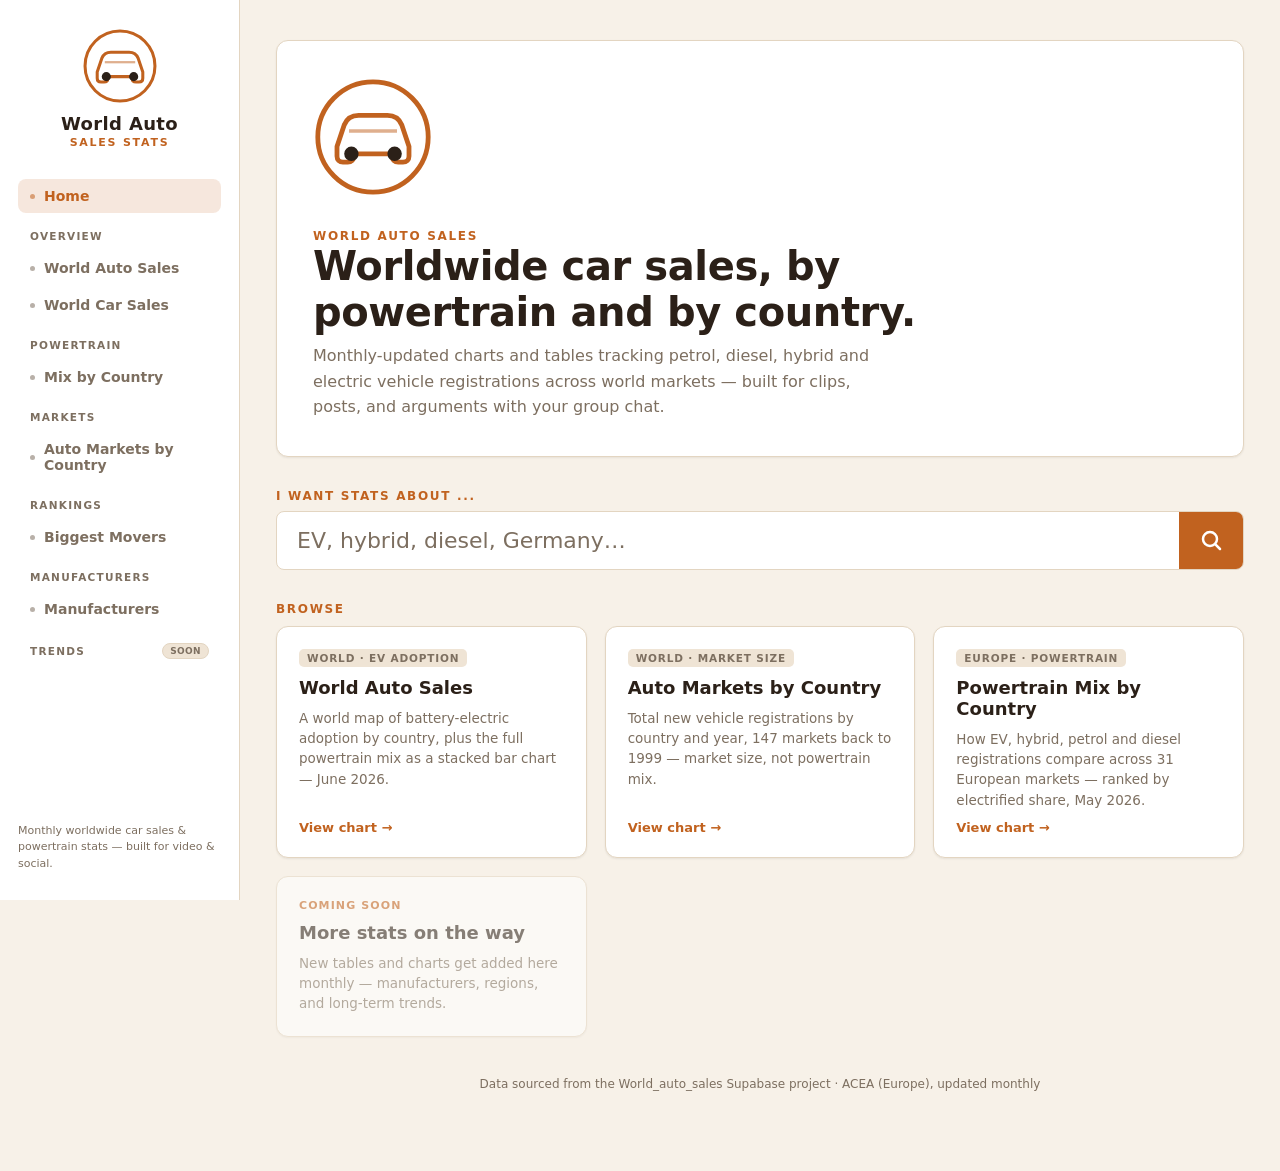
==== index.html @ 3ae7b5e6 "Replace Individual Country page with Manufacturers map page New manufacturers.html: Period and Manuf" ====
<!DOCTYPE html>
<html lang="en">
<head>
<meta charset="UTF-8">
<meta name="viewport" content="width=device-width, initial-scale=1.0">
<title>World Auto Sales</title>
<link rel="icon" href="data:image/svg+xml,<svg xmlns=%22http://www.w3.org/2000/svg%22 viewBox=%220 0 100 100%22><text y=%22.9em%22 font-size=%2290%22>🚗</text></svg>">
<link rel="stylesheet" href="assets/styles.css">
</head>
<body>

<div class="shell">
  <aside class="sidebar">
    <a class="sidebar-logo" href="index.html">
      <svg viewBox="0 0 100 100" aria-hidden="true">
        <circle cx="50" cy="50" r="46" fill="var(--surface)" stroke="var(--accent)" stroke-width="4"/>
        <path d="M20 58 L26 40 C28 35 32 32 38 32 L62 32 C68 32 72 35 74 40 L80 58 L80 66 C80 69 78 71 75 71 L71 71 C68 71 66 69 66 66 L66 64 L34 64 L34 66 C34 69 32 71 29 71 L25 71 C22 71 20 69 20 66 Z" fill="none" stroke="var(--accent)" stroke-width="4" stroke-linejoin="round"/>
        <circle cx="32" cy="64" r="6" fill="var(--text)"/>
        <circle cx="68" cy="64" r="6" fill="var(--text)"/>
        <line x1="30" y1="45" x2="70" y2="45" stroke="var(--accent)" stroke-width="3" opacity="0.5"/>
      </svg>
      <span class="wordmark">
        <span class="brand">World Auto</span>
        <span class="sub">Sales Stats</span>
      </span>
    </a>

    <nav class="sidebar-nav">
      <a href="index.html" aria-current="page"><span class="dot"></span>Home</a>

      <div class="nav-heading">Overview</div>
      <a href="world-auto-sales.html"><span class="dot"></span>World Auto Sales</a>
      <a href="world-car-sales.html"><span class="dot"></span>World Car Sales</a>

      <div class="nav-heading">Powertrain</div>
      <a href="powertrain-mix-by-country.html"><span class="dot"></span>Mix by Country</a>

      <div class="nav-heading">Markets</div>
      <a href="auto-markets-by-country.html"><span class="dot"></span>Auto Markets by Country</a>

      <div class="nav-heading">Rankings</div>
      <a href="biggest-movers.html"><span class="dot"></span>Biggest Movers</a>

      <div class="nav-heading">Manufacturers</div>
      <a href="manufacturers.html"><span class="dot"></span>Manufacturers</a>

      <div class="nav-heading">Trends<span class="soon-pill">Soon</span></div>
    </nav>

    <div class="sidebar-footer">
      Monthly worldwide car sales &amp; powertrain stats — built for video &amp; social.
    </div>
  </aside>

  <main class="main">
    <div class="page">
      <div class="card hero">
        <svg class="hero-crest" viewBox="0 0 100 100" aria-hidden="true">
          <circle cx="50" cy="50" r="46" fill="var(--surface)" stroke="var(--accent)" stroke-width="4"/>
          <path d="M20 58 L26 40 C28 35 32 32 38 32 L62 32 C68 32 72 35 74 40 L80 58 L80 66 C80 69 78 71 75 71 L71 71 C68 71 66 69 66 66 L66 64 L34 64 L34 66 C34 69 32 71 29 71 L25 71 C22 71 20 69 20 66 Z" fill="none" stroke="var(--accent)" stroke-width="4" stroke-linejoin="round"/>
          <circle cx="32" cy="64" r="6" fill="var(--text)"/>
          <circle cx="68" cy="64" r="6" fill="var(--text)"/>
          <line x1="30" y1="45" x2="70" y2="45" stroke="var(--accent)" stroke-width="3" opacity="0.5"/>
        </svg>
        <div class="hero-text">
          <div class="eyebrow">World Auto Sales</div>
          <h1>Worldwide car sales, by powertrain and by country.</h1>
          <p>Monthly-updated charts and tables tracking petrol, diesel, hybrid and electric vehicle registrations across world markets — built for clips, posts, and arguments with your group chat.</p>
        </div>
      </div>

      <div class="search-section">
        <div class="eyebrow" style="margin-bottom:8px;">I want stats about ...</div>
        <div class="search-box" id="search-box">
          <input type="text" id="search-input" placeholder="EV, hybrid, diesel, Germany…" autocomplete="off">
          <button type="button" class="clear-btn" id="search-clear" aria-label="Clear search">✕</button>
          <button type="button" class="search-submit" id="search-submit" aria-label="Search">
            <svg viewBox="0 0 24 24" fill="none" stroke="currentColor" stroke-width="2.5" stroke-linecap="round" aria-hidden="true">
              <circle cx="11" cy="11" r="7"/>
              <line x1="21" y1="21" x2="16.65" y2="16.65"/>
            </svg>
          </button>
        </div>
      </div>

      <div>
        <div class="browse-heading">
          <div class="eyebrow" id="browse-title">Browse</div>
          <div class="count" id="browse-count"></div>
        </div>
        <div class="link-grid" id="link-grid"></div>
      </div>

      <footer class="page-footer">
        Data sourced from the World_auto_sales Supabase project · ACEA (Europe), updated monthly
      </footer>
    </div>
  </main>
</div>

<script src="assets/catalog.js"></script>
<script>
const grid = document.getElementById('link-grid');
const input = document.getElementById('search-input');
const searchBox = document.getElementById('search-box');
const clearBtn = document.getElementById('search-clear');
const browseTitle = document.getElementById('browse-title');
const browseCount = document.getElementById('browse-count');

function cardHTML(stat){
  return `
    <a class="link-card card" href="${stat.url}">
      <div class="subject">${stat.subject}</div>
      <h3>${stat.title}</h3>
      <p>${stat.description}</p>
      <div class="cta">View chart →</div>
    </a>`;
}

function comingSoonHTML(){
  return `
    <div class="link-card card coming-soon">
      <div class="tag">Coming soon</div>
      <h3>More stats on the way</h3>
      <p>New tables and charts get added here monthly — manufacturers, regions, and long-term trends.</p>
    </div>`;
}

function matches(stat, query){
  const haystack = [stat.title, stat.subject, ...stat.keywords].join(' ').toLowerCase();
  return query.split(/\s+/).filter(Boolean).every(term => haystack.includes(term));
}

function render(){
  const query = input.value.trim().toLowerCase();
  searchBox.classList.toggle('has-query', query.length > 0);

  if(!query){
    browseTitle.textContent = 'Browse';
    browseCount.textContent = '';
    grid.innerHTML = STATS_CATALOG.map(cardHTML).join('') + comingSoonHTML();
    return;
  }

  const results = STATS_CATALOG.filter(stat => matches(stat, query));
  browseTitle.textContent = 'Search results';
  browseCount.textContent = results.length + (results.length === 1 ? ' match' : ' matches');

  grid.innerHTML = results.length
    ? results.map(cardHTML).join('')
    : `<div class="no-results">No stats found for "${input.value.trim()}" — try a different word, like a fuel type or country.</div>`;
}

input.addEventListener('input', render);
clearBtn.addEventListener('click', () => { input.value = ''; render(); input.focus(); });
document.getElementById('search-submit').addEventListener('click', () => { render(); input.focus(); });
input.addEventListener('keydown', e => { if(e.key === 'Enter') render(); });
render();
</script>
</body>
</html>
---- assets/styles.css ----
:root{
  --bg:#f7f1e8;
  --surface:#ffffff;
  --surface-alt:#efe4d5;
  --text:#2b2018;
  --text-muted:#7d6f60;
  --accent:#c1621f;
  --accent-strong:#b3261e;
  --border:#e3d5c1;
  --shadow: 0 1px 2px rgba(43,32,24,0.08);
  /* the .tooltip background is var(--text) (inverted vs. the page), so these need the
     opposite light/dark pairing from every other token here: bright in light mode
     (tooltip is dark), deeper/richer in dark mode (tooltip is light) -- see below.
     One per B/C/D grade so the tooltip's "Data quality" line is distinguishable at a
     glance again, not one flat highlight color for every grade. AA/A get no override at
     all (plain tooltip text) so the B/C/D colors are the ones that stand out. */
  --dq-tooltip-b:#ffd60a;
  --dq-tooltip-c:#ff9d4d;
  --dq-tooltip-d:#ff6259;
  /* map fill for a country we've actively researched and graded (has a country_data_coverage
     entry) but that has no fuel-type split in any period -- a true neutral gray, distinct from
     both --surface-alt (used for "never looked at this country" map fill) and the pale-green
     end of the BEV colorScale, so the two "no color" states read as genuinely different */
  --map-no-motorisation:#b6ada1;
  /* map fill for "never researched" countries -- its own token rather than reusing
     --surface-alt, because --surface-alt is near-black in dark mode and made this tier
     unreadable (blending into the map's dark background); darker tan in light mode so
     it reads as a deliberate fill rather than empty page background */
  --map-not-researched:#ddd0ba;
}
@media (prefers-color-scheme: dark){
  :root:not([data-theme="light"]){
    --bg:#15110e;
    --surface:#1c1815;
    --surface-alt:#241d17;
    --text:#f2ece5;
    --text-muted:#a89a8b;
    --accent:#e2833f;
    --accent-strong:#e2564a;
    --border:#362e26;
    --shadow: 0 1px 2px rgba(0,0,0,0.4);
    --dq-tooltip-b:#8a6a00;
    --dq-tooltip-c:#8a4300;
    --dq-tooltip-d:#8a1f16;
    --map-no-motorisation:#5c554b;
    --map-not-researched:#ffffff;
  }
}
:root[data-theme="dark"]{
  --bg:#15110e;
  --surface:#1c1815;
  --surface-alt:#241d17;
  --text:#f2ece5;
  --text-muted:#a89a8b;
  --accent:#e2833f;
  --accent-strong:#e2564a;
  --border:#362e26;
  --shadow: 0 1px 2px rgba(0,0,0,0.4);
  --dq-tooltip-b:#8a6a00;
  --dq-tooltip-c:#8a4300;
  --dq-tooltip-d:#8a1f16;
  --map-not-researched:#ffffff;
  --map-no-motorisation:#5c554b;
}

*{ box-sizing:border-box; }
html, body{ background:var(--bg); }
body{
  color:var(--text);
  font-family: -apple-system, "Segoe UI", system-ui, Roboto, sans-serif;
  margin:0;
}

/* ---------- shell / sidebar layout ---------- */
.shell{
  display:flex;
  align-items:stretch;
  min-height:100vh;
}
.sidebar{
  width:240px;
  flex-shrink:0;
  background:var(--surface);
  border-right:1px solid var(--border);
  padding:28px 18px;
  display:flex;
  flex-direction:column;
  gap:30px;
  position:sticky;
  top:0;
  align-self:flex-start;
  height:100vh;
  overflow-y:auto;
}
.sidebar-logo{
  display:flex;
  flex-direction:column;
  align-items:center;
  gap:10px;
  text-align:center;
  text-decoration:none;
  color:inherit;
}
.sidebar-logo svg{ width:76px; height:76px; }
.sidebar-logo .wordmark{ line-height:1.15; }
.sidebar-logo .wordmark .brand{
  display:block;
  font-size:18px;
  font-weight:800;
  letter-spacing:0.02em;
  color:var(--text);
}
.sidebar-logo .wordmark .sub{
  display:block;
  font-size:11px;
  font-weight:700;
  letter-spacing:0.16em;
  text-transform:uppercase;
  color:var(--accent);
  margin-top:2px;
}

nav.sidebar-nav{
  display:flex;
  flex-direction:column;
  gap:3px;
}
nav.sidebar-nav .nav-heading{
  display:flex;
  align-items:center;
  justify-content:space-between;
  gap:8px;
  font-size:10.5px;
  font-weight:700;
  letter-spacing:0.12em;
  text-transform:uppercase;
  color:var(--text-muted);
  padding:0 12px;
  margin:14px 0 6px;
}
.soon-pill{
  font-size:9px;
  font-weight:700;
  letter-spacing:0.04em;
  text-transform:uppercase;
  color:var(--text-muted);
  background:var(--surface-alt);
  border:1px solid var(--border);
  border-radius:20px;
  padding:2px 7px;
}
nav.sidebar-nav a{
  display:flex;
  align-items:center;
  gap:9px;
  padding:9px 12px;
  border-radius:8px;
  color:var(--text-muted);
  font-weight:600;
  font-size:14px;
  text-decoration:none;
}
nav.sidebar-nav a:hover{ background:var(--surface-alt); color:var(--text); }
nav.sidebar-nav a[aria-current="page"]{
  background: color-mix(in srgb, var(--accent) 15%, transparent);
  color:var(--accent);
}
nav.sidebar-nav a .dot{
  width:5px; height:5px; border-radius:50%;
  background:currentColor;
  opacity:0.55;
  flex-shrink:0;
}

.sidebar-footer{
  margin-top:auto;
  font-size:11px;
  color:var(--text-muted);
  line-height:1.5;
}

.main{
  flex:1;
  min-width:0;
  padding:40px 36px 80px;
}
.page{
  max-width: 1180px;
  margin: 0 auto;
  display:flex;
  flex-direction:column;
  gap:32px;
}

/* individual-country.html: sticky "choose a country" bar, always pinned to the top of the
   viewport while scrolling — the page requires a country to be picked before showing any
   chart, so this needs to stay reachable no matter how far down the user has scrolled. */
.country-search-bar{
  position:sticky;
  top:0;
  z-index:40;
  display:flex;
  align-items:center;
  gap:14px;
  background:var(--surface);
  border:1px solid var(--border);
  border-radius:10px;
  padding:14px 18px;
  margin-bottom:24px;
  box-shadow:0 2px 10px rgba(0,0,0,0.06);
}
.country-search-label{
  font-size:12px;
  font-weight:700;
  letter-spacing:0.04em;
  text-transform:uppercase;
  color:var(--text-muted);
  white-space:nowrap;
}
.country-search-input-wrap{ position:relative; flex:1; max-width:420px; }
.country-search-input{
  width:100%;
  box-sizing:border-box;
  font-family:inherit;
  font-size:15px;
  color:var(--text);
  background:var(--surface-alt);
  border:1px solid var(--border);
  border-radius:8px;
  padding:10px 14px;
}
.country-search-input:focus{ outline:none; border-color:var(--accent); }
.country-search-results{
  position:absolute;
  top:calc(100% + 4px);
  left:0;
  right:0;
  max-height:320px;
  overflow-y:auto;
  background:var(--surface);
  border:1px solid var(--border);
  border-radius:8px;
  box-shadow:0 8px 24px rgba(0,0,0,0.14);
  z-index:41;
}
.country-search-result{
  display:block;
  width:100%;
  text-align:left;
  padding:9px 14px;
  font-size:13.5px;
  font-family:inherit;
  color:var(--text);
  background:none;
  border:none;
  border-bottom:1px solid var(--border);
  cursor:pointer;
}
.country-search-result:last-child{ border-bottom:none; }
.country-search-result:hover, .country-search-result.active{ background:var(--surface-alt); color:var(--accent); }
.country-search-result .csr-continent{ color:var(--text-muted); font-size:11px; margin-right:6px; }
.country-search-empty{ padding:9px 14px; font-size:13px; color:var(--text-muted); }
.country-search-bar .map-clear-btn{ position:static; white-space:nowrap; }
.no-data-row .country-label, .no-data-row td:first-child{ color:var(--text-muted); font-style:italic; }
.no-data-bar{
  width:100%;
  padding:4px 8px;
  font-size:11.5px;
  color:var(--text-muted);
  font-style:italic;
  background:repeating-linear-gradient(45deg, var(--surface-alt), var(--surface-alt) 6px, var(--surface) 6px, var(--surface) 12px);
  border:1px dashed var(--border);
  border-radius:4px;
  box-sizing:border-box;
}
.no-data-row td:not(:first-child){ color:var(--text-muted); font-style:italic; }
#data-table tr.total-row{ font-weight:700; border-top:2px solid var(--border); background:var(--surface-alt); }
#data-table tr.total-row td.as-of-cell{ font-weight:400; font-style:italic; color:var(--text-muted); font-size:11.5px; }
@media (max-width: 720px){
  .country-search-bar{ flex-wrap:wrap; }
  .country-search-label{ width:100%; }
  .country-search-input-wrap{ max-width:none; }
}

header.page-header{
  display:flex;
  flex-direction:column;
  gap:6px;
  border-bottom: 1px solid var(--border);
  padding-bottom: 20px;
}
.eyebrow{
  font-size:12px;
  font-weight:700;
  letter-spacing:0.14em;
  text-transform:uppercase;
  color:var(--accent);
}
h1{
  font-size: clamp(28px, 4vw, 40px);
  font-weight:800;
  letter-spacing:-0.01em;
  margin:0;
  text-wrap:balance;
}
.subtitle{
  color:var(--text-muted);
  font-size:15px;
  max-width:66ch;
  line-height:1.5;
  margin:0;
}

.stat-row{
  display:grid;
  grid-template-columns: repeat(auto-fit, minmax(120px,1fr));
  gap:10px;
}
.stat{
  background:var(--surface-alt);
  border:1px solid var(--border);
  border-radius:10px;
  padding:14px 14px;
  box-shadow:var(--shadow);
}
.stat .label{
  font-size:11px;
  font-weight:700;
  letter-spacing:0.08em;
  text-transform:uppercase;
  color:var(--text-muted);
}
.stat .value{
  font-family: ui-monospace, "SF Mono", "Cascadia Code", Consolas, monospace;
  font-variant-numeric: tabular-nums;
  font-size:24px;
  font-weight:700;
  margin-top:4px;
}
.stat .value small{
  display:block;
  font-size:12px;
  font-weight:600;
  color:var(--text-muted);
  margin-left:0;
  margin-top:3px;
}
.stat .value small.stat-yoy{
  display:block;
  margin-left:0;
  margin-top:3px;
  font-size:12px;
  font-weight:700;
}
.stat .value small.stat-yoy.yoy-up{ color:#1e8f5f; }
.stat .value small.stat-yoy.yoy-down{ color:var(--accent-strong); }

.focus-stats-card .stat-row{ margin-top:4px; }
.focus-rank{
  margin-top:6px;
  font-size:11px;
  font-weight:600;
  color:var(--text-muted);
  display:flex;
  flex-direction:column;
  gap:1px;
}
.focus-rank .focus-date{
  margin-top:3px;
  font-weight:500;
  font-style:italic;
  opacity:0.75;
}

.card{
  background:var(--surface);
  border:1px solid var(--border);
  border-radius:12px;
  box-shadow:var(--shadow);
}

.chart-card{
  padding:20px 20px 12px;
  position:relative;
}
.chart-card h2{
  font-size:15px;
  margin:0 0 2px;
  font-weight:700;
}
.chart-card .note{
  font-size:12.5px;
  color:var(--text-muted);
  margin:0 0 14px;
}
svg.chart{ width:100%; height:auto; display:block; overflow: visible; touch-action:none; }

/* ---------- fuel-type legend ---------- */
.chart-legend{
  display:flex;
  flex-wrap:wrap;
  gap:8px;
  margin-bottom:14px;
}
.legend-chip{
  display:flex;
  align-items:center;
  gap:6px;
  padding:5px 11px;
  border-radius:999px;
  border:1px solid var(--border);
  background:var(--surface);
  font-size:12.5px;
  font-weight:600;
  color:var(--text);
  cursor:pointer;
  transition:opacity .15s ease;
}
.legend-chip.dimmed{ opacity:0.35; }
.legend-chip .swatch{
  width:10px; height:10px;
  border-radius:50%;
  flex-shrink:0;
}

.chart-header-row{
  display:flex;
  align-items:center;
  justify-content:space-between;
  flex-wrap:wrap;
  gap:8px 16px;
}
.chart-header-row h2{ margin:0; }
.chart-mode-toggle{
  display:inline-flex;
  border:1px solid var(--border);
  border-radius:8px;
  overflow:hidden;
  flex-shrink:0;
}
.mode-btn{
  background:var(--surface);
  border:none;
  padding:5px 12px;
  font-family:inherit;
  font-size:11.5px;
  font-weight:700;
  color:var(--text-muted);
  cursor:pointer;
}
.mode-btn + .mode-btn{ border-left:1px solid var(--border); }
.mode-btn:hover{ color:var(--text); }
.mode-btn.active{ background:var(--accent); color:var(--surface); }

.legend-row{
  display:flex;
  align-items:center;
  justify-content:space-between;
  flex-wrap:wrap;
  gap:10px 16px;
  margin-bottom:14px;
}
.legend-row .chart-legend{ margin-bottom:0; }
.chart-mode-toggle.lg{ border-radius:10px; border-width:1.5px; }
.chart-mode-toggle.lg .mode-btn{
  padding:10px 20px;
  font-size:14px;
  cursor:help;
}
.chart-mode-toggle.lg .mode-btn.active{ box-shadow: inset 0 0 0 1.5px var(--accent); }

/* ---------- clickable rank rows (isolate a country) ---------- */
.rank-row.isolatable{ cursor:pointer; border-radius:6px; padding:2px 4px; margin:-2px -4px; transition:background .1s ease; }
.rank-row.isolatable:hover{ background:var(--surface-alt); }
.rank-row.isolatable.active-isolate{ background: color-mix(in srgb, var(--accent) 12%, transparent); }

/* ---------- momentum small-multiples grid ---------- */
.momentum-grid{
  display:grid;
  grid-template-columns: repeat(auto-fill, minmax(150px, 1fr));
  gap:10px;
}
.momentum-card{
  background:var(--surface-alt);
  border:1px solid var(--border);
  border-radius:10px;
  padding:10px 12px;
  cursor:pointer;
}
.momentum-card:hover{ border-color:var(--accent); }
.momentum-card .mc-name{
  font-size:12.5px; font-weight:700; color:var(--text);
  white-space:nowrap; overflow:hidden; text-overflow:ellipsis;
}
.momentum-card .mc-row{ display:flex; align-items:baseline; justify-content:space-between; gap:6px; margin-top:2px; }
.momentum-card .mc-pct{
  font-family: ui-monospace, "SF Mono", "Cascadia Code", Consolas, monospace;
  font-variant-numeric: tabular-nums;
  font-size:15px; font-weight:700; color:var(--text);
}
.momentum-card .mc-delta{
  font-family: ui-monospace, "SF Mono", "Cascadia Code", Consolas, monospace;
  font-variant-numeric: tabular-nums;
  font-size:11px; font-weight:700; padding:1px 6px; border-radius:999px;
}
.momentum-card .mc-delta.up{ color:#1e8f5f; background:color-mix(in srgb, #1e8f5f 14%, transparent); }
.momentum-card .mc-delta.down{ color:var(--accent-strong); background:color-mix(in srgb, var(--accent-strong) 12%, transparent); }
.momentum-card .mc-spark{ width:100%; height:34px; display:block; margin-top:6px; }
.momentum-card .mc-spark path.spark-line{ fill:none; stroke:var(--accent); stroke-width:1.6px; }
.momentum-card .mc-spark circle.spark-dot{ fill:var(--accent); }
.momentum-card .mc-spark circle.spark-dot-proj{ fill:var(--surface); stroke:var(--accent); stroke-width:1.6px; }
.momentum-card .mc-name.is-projected{ color:var(--accent); }
.mc-proj-tag{
  font-size:8.5px; font-weight:700; letter-spacing:0.03em;
  color:var(--accent); border:1px solid var(--accent); border-radius:20px;
  padding:0 4px; vertical-align:middle; margin-left:2px;
}

/* ---------- data-quality grade (AA/A/B/C/D) ---------- */
.dq-badge{
  font-size:10.5px; font-weight:700; letter-spacing:0.02em;
  border-radius:20px; padding:1px 8px; vertical-align:middle;
  margin-left:6px; cursor:help; white-space:nowrap;
}
.dq-tooltip-line{ font-weight:700; }
/* inside the map tooltip, override the muted badge colors with bright, theme-aware,
   per-grade colors so the quality line pops against the tooltip's dark (light-mode) /
   light (dark-mode) background instead of blending into the rest of the tooltip text.
   AA/A are reset to plain tooltip text (overriding the .dq-AA/.dq-A badge color below,
   which would otherwise still apply here too) so the B/C/D colors -- the grades
   actually worth flagging -- are the ones that stand out. */
.tooltip .dq-tooltip-line.dq-AA, .tooltip .dq-tooltip-line.dq-A{ color:inherit; }
.tooltip .dq-tooltip-line.dq-B{ color:var(--dq-tooltip-b); }
.tooltip .dq-tooltip-line.dq-C{ color:var(--dq-tooltip-c); }
.tooltip .dq-tooltip-line.dq-D{ color:var(--dq-tooltip-d); }
.dq-AA, .dq-A{ color:#1a7a3c; border:1px solid #1a7a3c; background:rgba(26,122,60,.08); }
.dq-B{ color:#9a7a00; border:1px solid #9a7a00; background:rgba(154,122,0,.1); }
.dq-C{ color:#b85c00; border:1px solid #b85c00; background:rgba(184,92,0,.1); }
.dq-D{ color:#b3261e; border:1px solid #b3261e; background:rgba(179,38,30,.1); }

/* ---------- world-market rank badge (by total 2025 registrations) ---------- */
/* Top 10 = gold, 11-30 = silver, 31-50 = bronze, 51-75 = blue, 76+ = black */
.world-rank-badge{
  display:inline-block;
  font-size:10px; font-weight:800; letter-spacing:0.02em;
  padding:1px 7px; border-radius:20px;
  white-space:nowrap; vertical-align:middle;
}
.rank-row .world-rank-badge{ width:38px; flex-shrink:0; text-align:center; padding:2px 0; }
.world-rank-badge.tier-gold{ color:#8a6d00; background:rgba(212,175,55,.2); border:1px solid #c9a227; }
.world-rank-badge.tier-blue{ color:#2f5f8f; background:rgba(59,110,165,.16); border:1px solid #3b6ea5; }
.world-rank-badge.tier-green{ color:#1a6b3f; background:rgba(30,143,95,.16); border:1px solid #1e8f5f; }
.world-rank-badge.tier-darkred{ color:#7a1f1f; background:rgba(122,31,31,.14); border:1px solid #7a1f1f; }
.world-rank-badge.tier-black{ color:#2b2b2b; background:rgba(43,43,43,.1); border:1px solid #2b2b2b; }
/* inside a tooltip, the badge sits on an inverted (near-black in light mode, near-white in
   dark mode) background where the default tinted-text-on-tint styling above has poor contrast
   -- use solid, opaque, self-contained colors instead so it reads regardless of what's behind it */
.tooltip .world-rank-badge{ margin-top:2px; border:none; }
.tooltip .world-rank-badge.tier-gold{ background:#d4af37; color:#3a2e00; }
.tooltip .world-rank-badge.tier-blue{ background:#4a80b8; color:#fff; }
.tooltip .world-rank-badge.tier-green{ background:#1e8f5f; color:#fff; }
.tooltip .world-rank-badge.tier-darkred{ background:#7a1f1f; color:#fff; }
.tooltip .world-rank-badge.tier-black{ background:#6b6b6b; color:#fff; }

/* ---------- bubble chart (volume vs BEV share) ---------- */
.bubble-axis .domain, .bubble-axis .tick line{ stroke:var(--border); }
.bubble-axis-break{ stroke:var(--surface); stroke-width:2.5px; }
.bubble-axis .tick text{
  fill:var(--text-muted);
  font-size:10px;
  font-family: ui-monospace, "SF Mono", "Cascadia Code", Consolas, monospace;
}
.bubble-axis-title{
  fill:var(--text-muted);
  font-size:11px;
  font-weight:700;
  text-transform:uppercase;
  letter-spacing:0.06em;
}
.bubble-node-group{ cursor:pointer; }
.bubble-ring{
  fill:var(--surface-alt);
  stroke:var(--border);
  stroke-width:1;
  transition:stroke 0.1s ease;
}
.bubble-node-group:hover .bubble-ring{ stroke:var(--accent); stroke-width:2; }
.bubble-label{
  fill:var(--text);
  font-size:9.5px;
  font-weight:600;
  pointer-events:none;
  text-anchor:middle;
}
.bubble-trend-path{
  stroke:var(--accent);
  stroke-width:1.5px;
  stroke-linecap:round;
  stroke-linejoin:round;
  opacity:.3;
  pointer-events:none;
}
.bubble-trend-path.is-down{
  stroke:var(--accent-strong);
}
.ev-reg-entry{
  padding:10px 0;
  border-top:1px solid var(--border);
}
.ev-reg-entry:first-child{ border-top:none; padding-top:0; }
.ev-reg-bloc{
  font-size:11px;
  font-weight:700;
  color:var(--text-muted);
  text-transform:uppercase;
  letter-spacing:.03em;
  margin-bottom:4px;
}
.ev-reg-badge{
  display:inline-block;
  font-size:11px;
  font-weight:600;
  padding:2px 8px;
  border-radius:999px;
  border:1px solid var(--border);
  margin-bottom:8px;
}
.ev-reg-badge.binding{ background:var(--surface-alt); color:var(--text); }
.ev-reg-badge.non-binding{ background:transparent; color:var(--text-muted); }
.ev-reg-row{
  font-size:12.5px;
  line-height:1.5;
  margin-top:6px;
}
.ev-reg-label{
  display:block;
  font-size:10.5px;
  font-weight:700;
  color:var(--text-muted);
  text-transform:uppercase;
  letter-spacing:.03em;
  margin-bottom:2px;
}
.ev-reg-caveat{ color:var(--text-muted); }
.ev-reg-footer{
  margin-top:8px;
  font-size:11px;
  color:var(--text-muted);
}
.ev-reg-footer a{ color:var(--accent); }
.bubble-trend-dot{
  fill:var(--accent);
  stroke:var(--surface);
  stroke-width:1px;
  cursor:pointer;
}

/* ---------- ranked bar rows (country comparison) ---------- */
.rank-rows-header{
  display:flex;
  align-items:center;
  gap:12px;
  margin-bottom:6px;
}
.rank-rows-header .rrh-spacer{ flex:1; }
.rank-rows-header .rrh-yoy{
  width:52px; flex-shrink:0;
  font-size:10.5px;
  font-weight:700;
  letter-spacing:0.06em;
  text-transform:uppercase;
  color:var(--text-muted);
  cursor:help;
}
.rank-rows{ display:flex; flex-direction:column; gap:10px; }
.rank-row{ display:flex; align-items:center; gap:12px; }
.rank-row .country-label{
  width:118px; flex-shrink:0;
  font-size:13px; font-weight:600;
  text-align:right;
  color:var(--text);
  white-space:nowrap; overflow:hidden; text-overflow:ellipsis;
}
.rank-row .bar-track{
  flex:1;
  display:flex;
  height:22px;
  border-radius:5px;
  overflow:hidden;
  background:var(--surface-alt);
  cursor:default;
  position:relative;
}
/* 75% reference line -- since the stack order is BEV/PHEV/Hybrid/Petrol/Diesel/Others,
   this marks "electrified+hybrid is 75%+ of the mix" i.e. combined Petrol+Diesel (+Others)
   under 25%. Only meaningful in %-stacked mode, where every bar sums to the same 100% --
   in raw (unit-scaled) mode bars have different totals, so the mark is hidden there. */
#rank-rows:not(.raw-mode) .rank-row .bar-track::after{
  content:'';
  position:absolute;
  left:75%;
  top:0;
  bottom:0;
  width:0;
  border-left:2px dotted #ffffff;
  /* difference-blends against whatever segment color is underneath (including the black
     Petrol and dark-gray Diesel segments, where a plain --text-colored line disappeared) --
     always renders as the visual inverse of its backdrop, so it stays legible everywhere
     without needing a color chosen per segment */
  mix-blend-mode:difference;
  pointer-events:none;
}
.rank-row .bar-seg{ height:100%; cursor:pointer; }
.rank-row .bev-outside-label{
  width:56px; flex-shrink:0;
  text-align:right;
  font-family: ui-monospace, "SF Mono", "Cascadia Code", Consolas, monospace;
  font-variant-numeric: tabular-nums;
  font-size:11px;
  font-weight:700;
  white-space:nowrap;
}
.rank-row .pct-label{
  width:52px; flex-shrink:0;
  font-family: ui-monospace, "SF Mono", "Cascadia Code", Consolas, monospace;
  font-variant-numeric: tabular-nums;
  font-size:12.5px;
  font-weight:700;
  color:var(--accent);
}
.rank-row .pct-label.yoy-up{ color:#1e8f5f; }
.rank-row .pct-label.yoy-down{ color:var(--accent-strong); }
.rank-row .country-label.is-projected{ color:var(--accent); }
.rank-rows-header .rrh-total{
  width:100px; flex-shrink:0; text-align:right;
  font-size:10.5px; font-weight:700; letter-spacing:0.06em; text-transform:uppercase;
  color:var(--text-muted);
}
.rank-row .total-label{
  width:100px; flex-shrink:0; text-align:right;
  font-family: ui-monospace, "SF Mono", "Cascadia Code", Consolas, monospace;
  font-variant-numeric: tabular-nums;
  font-size:12.5px; font-weight:600; color:var(--text-muted);
}

.country-link{ cursor:pointer; }
.country-link:hover{ color:var(--accent); text-decoration:underline; }
.hidden{ display:none !important; }
.back-link{
  display:inline-block; margin-bottom:14px;
  font-size:13px; font-weight:700; color:var(--accent); text-decoration:none;
}
.back-link:hover{ text-decoration:underline; }

/* ---------- map country-click drilldown (trend line chart) ---------- */
.map-svg .country.selected{ stroke:var(--text); stroke-width:2px; }
.country-drilldown{ margin-top:16px; padding-top:16px; border-top:1px solid var(--border); }
.country-drilldown.hidden{ display:none; }
.drilldown-header{ display:flex; align-items:center; justify-content:space-between; gap:12px; margin-bottom:2px; }
.drilldown-header h3{ margin:0; font-size:14px; font-weight:700; }
.drilldown-close{
  background:transparent; border:1px solid var(--border); border-radius:6px;
  padding:4px 10px; font-size:11.5px; font-weight:600; color:var(--text-muted); cursor:pointer;
}
.drilldown-close:hover{ color:var(--text); border-color:var(--text-muted); }
.drilldown-placeholder{ font-size:12.5px; color:var(--text-muted); padding:4px 0 2px; }
.trend-line{ fill:none; stroke-width:2.2px; transition: opacity .15s ease; }
.legend-chip{ transition: opacity .15s ease; }
.trend-guideline{ stroke:var(--border); stroke-width:1; }
.trend-dot{ stroke:var(--surface); stroke-width:1.5px; }

.tooltip{
  position:absolute;
  pointer-events:none;
  background:var(--text);
  color:var(--bg);
  font-size:12.5px;
  line-height:1.5;
  padding:8px 11px;
  border-radius:8px;
  box-shadow: 0 4px 12px rgba(0,0,0,0.18);
  opacity:0;
  transform:translate(-50%,-100%);
  transition:opacity 0.1s ease;
  white-space:normal;
  max-width:300px;
  width:max-content;
  z-index:10;
}
.tooltip strong{
  font-family: ui-monospace, "SF Mono", "Cascadia Code", Consolas, monospace;
  font-variant-numeric: tabular-nums;
}
.tooltip-holding{
  display:inline-block;
  margin-top:2px;
  font-size:11px;
  opacity:0.75;
}

.table-card{ overflow:hidden; }
.table-card h2{
  font-size:15px;
  font-weight:700;
  margin:0;
  padding:18px 20px 4px;
}
.table-card .note{
  font-size:12.5px;
  color:var(--text-muted);
  margin:0;
  padding:0 20px 14px;
}
.table-scroll{
  overflow-x:auto;
  max-height: 560px;
  overflow-y: auto;
  border-top:1px solid var(--border);
}
table{
  width:100%;
  border-collapse:collapse;
  font-size:13.5px;
}
thead th{
  position:sticky;
  top:0;
  background:var(--surface-alt);
  text-align:right;
  font-size:11px;
  font-weight:700;
  letter-spacing:0.05em;
  text-transform:uppercase;
  color:var(--text-muted);
  padding:10px 16px;
  border-bottom:1px solid var(--border);
  cursor:pointer;
  user-select:none;
  white-space:nowrap;
}
thead th:first-child, td:first-child{ text-align:left; }
thead th:hover{ color:var(--accent); }
thead th .arrow{ opacity:0.4; margin-left:4px; }
thead th.sorted .arrow{ opacity:1; color:var(--accent); }
tbody td{
  padding:7px 16px;
  text-align:right;
  font-family: ui-monospace, "SF Mono", "Cascadia Code", Consolas, monospace;
  font-variant-numeric: tabular-nums;
  border-bottom:1px solid var(--border);
  white-space:nowrap;
}
tbody tr:nth-child(even){ background:var(--surface-alt); }
tbody tr:hover{ background: color-mix(in srgb, var(--accent) 12%, transparent); }
tbody td:first-child{
  font-family: -apple-system, "Segoe UI", system-ui, sans-serif;
  font-weight:600;
}
td.vs-above{ color:var(--accent); font-weight:700; }
td.vs-below{ color:var(--text-muted); }

footer.page-footer{
  font-size:12px;
  color:var(--text-muted);
  text-align:center;
  padding-top:8px;
}
.page-views{
  display:flex;
  justify-content:center;
  margin-top:10px;
}
.page-views img{
  height:18px;
  vertical-align:middle;
  border-radius:4px;
}

.notes-card{
  padding:18px 22px;
  border-left:3px solid var(--accent);
}
.mfr-coverage-note{
  display:flex;
  align-items:center;
  gap:6px;
  font-size:12.5px;
  font-weight:600;
  color:var(--accent-strong);
  background:color-mix(in srgb, var(--accent-strong) 10%, transparent);
  border:1px solid color-mix(in srgb, var(--accent-strong) 30%, transparent);
  border-radius:6px;
  padding:7px 11px;
  margin:0 0 10px;
}
.notes-label{
  display:flex;
  align-items:center;
  gap:7px;
  font-size:11px;
  font-weight:700;
  letter-spacing:0.08em;
  text-transform:uppercase;
  color:var(--accent);
  margin-bottom:8px;
}
.notes-toggle{
  display:flex;
  align-items:center;
  gap:7px;
  width:100%;
  border:none;
  background:none;
  padding:0;
  margin:0 0 8px;
  font:inherit;
  font-size:11px;
  font-weight:700;
  letter-spacing:0.08em;
  text-transform:uppercase;
  color:var(--accent);
  cursor:pointer;
  text-align:left;
}
.notes-hint{
  font-size:10px;
  font-weight:600;
  letter-spacing:0.02em;
  text-transform:none;
  color:var(--text-muted);
}
.notes-arrow{
  margin-left:auto;
  font-size:12px;
  line-height:1;
  color:var(--accent);
  transition:transform .15s ease;
}
.notes-card.is-collapsed .notes-toggle{ margin-bottom:0; }
.notes-card.is-collapsed .notes-body{ display:none; }
.notes-card.is-collapsed .notes-arrow{ transform:rotate(0deg); }
.notes-card:not(.is-collapsed) .notes-arrow{ transform:rotate(90deg); }
.notes-card:not(.is-collapsed) .notes-hint{ display:none; }
.notes-body{
  margin:0;
  font-size:14.5px;
  line-height:1.65;
  color:var(--text);
}
ul.notes-body{
  padding-left:20px;
  display:flex;
  flex-direction:column;
  gap:8px;
}

/* ---------- Biggest Movers card ---------- */
.movers-card{ padding:18px 22px; }
.movers-header{
  display:flex;
  align-items:baseline;
  justify-content:space-between;
  flex-wrap:wrap;
  gap:6px 16px;
  font-size:15px;
  font-weight:700;
  margin-bottom:8px;
}
.movers-see-all{
  font-size:12.5px;
  font-weight:600;
  color:var(--accent);
  text-decoration:none;
  white-space:nowrap;
}
.movers-see-all:hover{ text-decoration:underline; }
.movers-note{
  font-size:12.5px;
  color:var(--text-muted);
  margin:0 0 14px;
  line-height:1.5;
}
.movers-columns{
  display:grid;
  grid-template-columns:1fr 1fr;
  gap:24px;
}
.movers-col-title{
  font-size:11px;
  font-weight:700;
  letter-spacing:0.06em;
  text-transform:uppercase;
  color:var(--text-muted);
  margin-bottom:8px;
}
.movers-list{
  list-style:none;
  margin:0;
  padding:0;
  display:flex;
  flex-direction:column;
  gap:8px;
}
.movers-row{
  display:grid;
  grid-template-columns:20px auto 1fr auto;
  align-items:center;
  gap:8px;
  padding:4px 0;
}
.movers-row .movers-detail{ grid-column:1 / -1; }
.movers-rank{ display:none; }
.movers-flag{
  width:22px;
  height:16px;
  object-fit:cover;
  border-radius:2px;
  flex-shrink:0;
}
.movers-flag-blank{ background:var(--surface-alt); }
.movers-country{
  font-size:13.5px;
  font-weight:600;
  overflow:hidden;
  text-overflow:ellipsis;
  white-space:nowrap;
}
.movers-value{
  font-size:13.5px;
  font-weight:700;
  text-align:right;
  white-space:nowrap;
}
.movers-value.yoy-up{ color:#1e8f5f; }
.movers-value.yoy-down{ color:var(--accent-strong); }
.movers-detail{
  font-size:11px;
  color:var(--text-muted);
}
.movers-empty{
  font-size:13px;
  color:var(--text-muted);
  list-style:none;
}
@media (max-width: 720px){
  .movers-columns{ grid-template-columns:1fr; }
}

#mfr-rank-rows .rank-row .total-label, #mfr-model-rank-rows .rank-row .total-label{ color:var(--text); font-weight:700; }
#mfr-rank-rows .rank-row .country-label, #mfr-model-rank-rows .rank-row .country-label{ cursor:help; text-decoration:underline dotted; text-decoration-color:var(--border); text-underline-offset:3px; }
#mfr-rank-rows .rank-row .mfr-rank-num, #mfr-model-rank-rows .rank-row .mfr-rank-num{
  width:20px; flex-shrink:0;
  text-align:right;
  font-size:11.5px; font-weight:600;
  color:var(--text-muted);
  font-variant-numeric: tabular-nums;
}
/* secondary motorisation-rank badge, model rows only -- colored via inline style (BEV green /
   PHEV blue), sits right of .mfr-rank-num; rendered as an empty placeholder for ICE rows so
   the country-label column still lines up whether or not a row has a badge */
#mfr-model-rank-rows .rank-row .mfr-rank-badge{
  width:22px; flex-shrink:0;
  text-align:left;
  font-size:10.5px; font-weight:700;
  font-variant-numeric: tabular-nums;
}
.mfr-year-total{ font-size:12px; color:var(--text-muted); font-weight:500; margin-left:6px; }

/* A section card marked empty for the focused country/period (powertrain-mix-by-country.html
   only, so far) stays visible with just its header row -- everything else in the card is
   suppressed here, in one place, rather than by hunting down and re-toggling every individual
   control/popup's own `hidden` class. Those keep being managed exactly as before underneath;
   removing `mfr-card-empty` just stops this override and reveals whatever state they're
   already correctly in. `!important` is needed since some of those elements set their own
   inline/`hidden`-class display and this rule must win regardless of which one. */
.chart-card.mfr-card-empty > *:not(.chart-header-row){ display:none !important; }
.chart-card.mfr-card-empty .chart-header-row > *:not(h2):not(.mfr-coming-soon){ display:none !important; }
.mfr-coming-soon{ font-weight:700; font-size:13px; color:var(--text); }

/* ---------- Sales by Brand/Model: in-section country filter + hover sales-preview popover ---------- */
.mfr-country-row{
  display:flex;
  align-items:center;
  gap:10px;
  margin-bottom:14px;
}
.mfr-country-row .filter-label{ margin:0; white-space:nowrap; }
.mfr-country-row .chart-legend{ margin-bottom:0; }
.mfr-sales-preview{
  position:fixed;
  z-index:20;
  width:280px;
  background:var(--surface);
  border:1px solid var(--border);
  border-radius:10px;
  box-shadow:0 8px 24px rgba(0,0,0,0.18);
  padding:10px 12px 6px;
  pointer-events:none;
}
.mfr-sales-preview-title{
  font-size:11.5px;
  font-weight:700;
  color:var(--text);
  margin-bottom:4px;
}
.mfr-brand-model-preview{
  width:min(1080px, 96vw);
  padding:14px 18px 10px;
}
.mfr-brand-model-preview .mfr-sales-preview-title{ font-size:14px; margin-bottom:8px; }
.mfr-brand-model-preview .chart{ height:auto; }
/* Model-section "sales by year" popup has only one small chart (unlike the two-panel brand
   popup it shares a class with) -- override the shared width so its narrower, taller (wide-mode)
   chart isn't stretched (preserveAspectRatio="none") into an oversized, distorted-looking bar chart. */
#mfr-model-year-preview{ width:340px; padding:14px 16px 10px; }
#mfr-model-year-preview .mfr-sales-preview-title{ font-size:13px; margin-bottom:6px; }
.mfr-preview-panels{ display:flex; gap:22px; align-items:flex-start; }
.mfr-preview-panel{ flex:0 0 260px; }
.mfr-preview-panel-wide{ flex:1 1 auto; min-width:0; }
.mfr-preview-panel-title{
  font-size:11px;
  font-weight:600;
  color:var(--text-muted);
  text-transform:uppercase;
  letter-spacing:0.03em;
  margin-bottom:4px;
}

/* ---------- Electrified Share by Country/Continent: big hover preview (yearly BEV chart + top 10 BEV models) ---------- */
.elec-share-preview{
  width:min(1200px, 96vw);
  padding:16px 20px 12px;
}
.elec-share-preview .mfr-sales-preview-title{ font-size:15px; margin-bottom:10px; }
.elec-share-preview .mfr-preview-panel{ flex:0 0 320px; }
.elec-share-no-models{
  margin:0;
  padding:18px 4px;
  font-size:12.5px;
  color:var(--text-muted);
}

/* ---------- Biggest Movers standalone page ---------- */
.movers-page-grid{
  display:grid;
  grid-template-columns:repeat(3, 1fr);
  gap:20px;
  align-items:start;
}
.movers-page-card{ padding:20px 22px; }
.movers-page-card h2{
  font-size:15px;
  margin:0 0 6px;
  font-weight:700;
}
.movers-page-note{
  font-size:12px;
  color:var(--text-muted);
  margin:0 0 14px;
  line-height:1.5;
}
.movers-page-list .movers-row{ padding:6px 0; border-bottom:1px solid var(--border); }
.movers-page-list .movers-row:last-child{ border-bottom:none; }
@media (max-width: 1100px){
  .movers-page-grid{ grid-template-columns:1fr 1fr; }
}
@media (max-width: 720px){
  .movers-page-grid{ grid-template-columns:1fr; }
}
ul.notes-body li::marker{ color:var(--accent); }

/* ---------- nav divider ---------- */
.nav-divider{
  height:1px;
  background:var(--border);
  margin:34px 12px 10px;
}
nav.sidebar-nav a.nav-link-alert{ color:var(--accent-strong); }
nav.sidebar-nav a.nav-link-alert:hover{
  background: color-mix(in srgb, var(--accent-strong) 12%, transparent);
  color:var(--accent-strong);
}

@media (max-width: 760px){
  .shell{ flex-direction:column; }
  .sidebar{
    width:100%;
    height:auto;
    position:relative;
    flex-direction:row;
    align-items:center;
    justify-content:space-between;
    padding:14px 18px;
    gap:14px;
  }
  .sidebar-logo{ flex-direction:row; text-align:left; }
  .sidebar-logo svg{ width:38px; height:38px; }
  .sidebar-logo .wordmark .brand{ font-size:14px; }
  .sidebar-logo .wordmark .sub{ font-size:9px; }
  nav.sidebar-nav{ flex-direction:row; gap:4px; overflow-x:auto; align-items:center; }
  nav.sidebar-nav a{ white-space:nowrap; flex-shrink:0; }
  nav.sidebar-nav .nav-heading{ margin:0; padding:9px 10px; white-space:nowrap; flex-shrink:0; }
  .sidebar-footer{ display:none; }
  .main{ padding:28px 18px 60px; }
  .rank-row .country-label{ width:80px; font-size:11.5px; }
}

/* ---------- home page ---------- */
.hero{
  display:flex;
  align-items:center;
  gap:32px;
  padding:36px;
  flex-wrap:wrap;
}
.hero-crest{ width:120px; height:120px; flex-shrink:0; }
.hero-text h1{ margin-bottom:8px; }
.hero-text p{
  color:var(--text-muted);
  font-size:16px;
  line-height:1.6;
  max-width:56ch;
  margin:0;
}

.search-box{
  display:flex;
  align-items:stretch;
  border:1px solid var(--border);
  border-radius:8px;
  overflow:hidden;
  background:var(--surface);
  transition: border-color .15s ease, box-shadow .15s ease;
}
.search-box:focus-within{
  border-color:var(--accent);
  box-shadow: 0 0 0 3px color-mix(in srgb, var(--accent) 20%, transparent);
}
.search-box input{
  flex:1;
  min-width:0;
  border:none;
  outline:none;
  background:transparent;
  color:var(--text);
  font-family:inherit;
  font-size:22px;
  font-weight:500;
  padding:16px 6px 16px 20px;
}
.search-box input::placeholder{ color:var(--text-muted); }
.search-box .clear-btn{
  border:none;
  background:transparent;
  color:var(--text-muted);
  width:38px;
  font-size:18px;
  line-height:1;
  cursor:pointer;
  display:none;
  align-items:center;
  justify-content:center;
  flex-shrink:0;
}
.search-box.has-query .clear-btn{ display:flex; }
.search-box .search-submit{
  border:none;
  background:var(--accent);
  color:#fff;
  width:64px;
  flex-shrink:0;
  display:flex;
  align-items:center;
  justify-content:center;
  cursor:pointer;
}
.search-box .search-submit:hover{ background:var(--accent-strong); }
.search-box .search-submit svg{ width:24px; height:24px; }

.browse-heading{
  display:flex;
  align-items:baseline;
  justify-content:space-between;
  gap:12px;
  margin-bottom:10px;
}
.browse-heading .count{ font-size:12.5px; color:var(--text-muted); }
.no-results{ padding:32px 20px; text-align:center; color:var(--text-muted); font-size:14px; }
.link-card .subject{
  display:inline-block;
  font-size:10.5px;
  font-weight:700;
  letter-spacing:0.08em;
  text-transform:uppercase;
  color:var(--text-muted);
  background:var(--surface-alt);
  padding:3px 8px;
  border-radius:5px;
  width:fit-content;
}

.link-grid{
  display:grid;
  grid-template-columns: repeat(auto-fit, minmax(260px,1fr));
  gap:18px;
}
.link-card{
  display:flex;
  flex-direction:column;
  gap:10px;
  padding:22px;
  text-decoration:none;
  color:inherit;
  transition: border-color .15s ease, transform .15s ease;
}
.link-card:hover{ border-color:var(--accent); transform:translateY(-2px); }
.link-card .tag{
  font-size:11px;
  font-weight:700;
  letter-spacing:0.1em;
  text-transform:uppercase;
  color:var(--accent);
}
.link-card h3{ margin:0; font-size:18px; font-weight:700; }
.link-card p{ margin:0; color:var(--text-muted); font-size:13.5px; line-height:1.5; }
.link-card .cta{ margin-top:auto; font-size:13px; font-weight:700; color:var(--accent); }
.link-card.coming-soon{ opacity:0.55; cursor:default; }
.link-card.coming-soon:hover{ border-color:var(--border); transform:none; }

/* ---------- page-level filters panel ---------- */
.content-with-filters{
  display:flex;
  gap:28px;
  align-items:flex-start;
  max-width: 1720px;
  margin: 0 auto;
}
.content-with-filters .page{
  flex:1;
  min-width:0;
  margin:0;
}
.filters-panel{
  width:220px;
  flex-shrink:0;
  display:flex;
  flex-direction:column;
  gap:18px;
  position:sticky;
  top:24px;
  max-height: calc(100vh - 48px);
  overflow-y:auto;
  padding-right:2px;
}
.filter-group{
  display:flex;
  flex-direction:column;
  gap:10px;
  padding:16px;
  background:var(--surface);
  border:1px solid var(--border);
  border-radius:12px;
  box-shadow:var(--shadow);
}
.filter-label{
  font-size:11px;
  font-weight:700;
  letter-spacing:0.07em;
  text-transform:uppercase;
  color:var(--text-muted);
  display:flex;
  align-items:center;
  flex-wrap:wrap;
  row-gap:4px;
  justify-content:space-between;
}
.filter-bulk{
  text-transform:none;
  letter-spacing:normal;
  font-weight:600;
  font-size:10.5px;
}
.filter-toggle{
  display:flex;
  align-items:center;
  gap:6px;
  background:none;
  border:none;
  margin:0;
  padding:0;
  font:inherit;
  font-size:11px;
  font-weight:700;
  letter-spacing:0.07em;
  text-transform:uppercase;
  color:var(--text-muted);
  cursor:pointer;
}
.filter-toggle:hover{ color:var(--text); }
.filter-toggle .chevron{
  display:inline-block;
  font-size:9px;
  transition:transform 0.15s ease;
}
.filter-group.collapsed .filter-toggle .chevron{ transform:rotate(-90deg); }
.filter-group.collapsed .filter-countries{ display:none; }
.filter-bulk-btn{
  background:none;
  border:none;
  color:var(--accent);
  font-size:10.5px;
  font-weight:600;
  cursor:pointer;
  padding:0;
  font-family:inherit;
}
.filter-bulk-btn:hover{ text-decoration:underline; }
.filter-search{
  width:100%;
  box-sizing:border-box;
  font-family:inherit;
  font-size:12.5px;
  color:var(--text);
  background:var(--surface);
  border:1px solid var(--border);
  border-radius:6px;
  padding:6px 9px;
  margin-bottom:7px;
}
.filter-search:focus{ outline:none; border-color:var(--accent); }
.filter-countries{
  display:flex;
  flex-direction:column;
  gap:7px;
  max-height:280px;
  overflow-y:auto;
  padding-right:4px;
}
.filter-checkbox.search-hidden{ display:none; }
.filter-checkbox{
  display:flex;
  align-items:center;
  gap:8px;
  font-size:13px;
  color:var(--text);
  cursor:pointer;
}
.filter-checkbox input{ accent-color:var(--accent); width:14px; height:14px; cursor:pointer; flex-shrink:0; }
.filter-checkbox .swatch{ width:9px; height:9px; border-radius:50%; flex-shrink:0; }
.fc-label{
  flex:1;
  min-width:0;
  overflow:hidden;
  text-overflow:ellipsis;
  white-space:nowrap;
}
.only-btn{
  flex-shrink:0;
  margin-left:auto;
  background:none;
  border:none;
  color:var(--text-muted);
  font-size:9.5px;
  font-weight:700;
  letter-spacing:0.04em;
  text-transform:uppercase;
  cursor:pointer;
  padding:2px 5px;
  border-radius:4px;
  font-family:inherit;
}
.only-btn:hover{ color:var(--accent); background:var(--surface-alt); }
.filter-reset{
  align-self:flex-start;
  background:none;
  border:none;
  color:var(--accent);
  font-size:12.5px;
  font-weight:700;
  cursor:pointer;
  padding:0;
}
.filter-reset:hover{ text-decoration:underline; }
.filter-actions{ display:flex; flex-direction:column; align-items:flex-start; gap:10px; }
.copy-link-btn{
  background:var(--accent);
  color:#fff;
  border:none;
  font-size:12.5px;
  font-weight:700;
  cursor:pointer;
  padding:7px 12px;
  border-radius:6px;
  font-family:inherit;
}
.copy-link-btn:hover{ opacity:0.88; }
.copy-link-btn.copied{ background:#16a34a; }
.filter-note{ font-size:11.5px; color:var(--text-muted); line-height:1.5; margin:0; }
.filter-notes-card{
  padding:10px 12px;
  border-left-width:2px;
  box-shadow:none;
  background:var(--surface-alt);
}
.filter-notes-card .notes-toggle{ font-size:10px; }
.filter-notes-card .notes-hint{ font-size:9.5px; }
.filter-notes-card .notes-body{ font-size:11.5px; line-height:1.5; margin-top:6px; }

@media (max-width: 1000px){
  .content-with-filters{ flex-direction:column; }
  .filters-panel{
    width:100%;
    position:relative;
    top:0;
    max-height:none;
    overflow-y:visible;
    padding-right:0;
  }
  .filter-countries{ max-height:180px; }
}

/* ---------- in-bar segment labels ---------- */
.bar-seg{ position:relative; display:flex; align-items:center; justify-content:center; overflow:hidden; }
.bar-seg .seg-label{
  font-size:10.5px;
  font-weight:700;
  color:#fff;
  text-shadow:0 1px 2px rgba(0,0,0,0.35);
  font-variant-numeric:tabular-nums;
  white-space:nowrap;
  pointer-events:none;
}

/* ---------- map zoom controls ---------- */
.map-zoom-controls{
  position:absolute;
  top:10px;
  right:10px;
  display:flex;
  flex-direction:column;
  gap:4px;
  z-index:5;
}
.map-clear-btn{
  position:absolute;
  bottom:12px;
  right:12px;
  z-index:5;
  display:flex;
  align-items:center;
  gap:6px;
  padding:10px 18px;
  border-radius:999px;
  border:none;
  background:var(--accent);
  color:var(--surface);
  font-size:14px;
  font-weight:700;
  cursor:pointer;
  box-shadow:var(--shadow);
  text-decoration:none;
}
.map-clear-btn:hover{ background:var(--accent-strong); }
.map-zoom-btn{
  width:28px;
  height:28px;
  border-radius:6px;
  border:1px solid var(--border);
  background:var(--surface);
  color:var(--text);
  font-size:16px;
  font-weight:700;
  cursor:pointer;
  display:flex;
  align-items:center;
  justify-content:center;
  box-shadow:var(--shadow);
}
.map-zoom-btn:hover{ background:var(--surface-alt); color:var(--accent); }
svg.map-svg{ cursor:grab; }
svg.map-svg:active{ cursor:grabbing; }

/* ---------- world map ---------- */
.map-wrap{ position:relative; }
svg.map-svg{ width:100%; height:auto; display:block; }
.map-svg .country{ stroke:var(--surface); stroke-width:0.5; }
.map-svg .country.no-data{ fill:var(--map-not-researched); }
.map-svg .country.researched-no-data{ fill:var(--map-no-motorisation); cursor:help; }
.map-svg .country.has-data, .map-svg .country.has-trend{ cursor:pointer; }
.map-svg .country.has-data:hover, .map-svg .country.has-trend:hover{ stroke:var(--text); stroke-width:1.2; }
.map-svg .country.researched-no-data:hover{ stroke:var(--text); stroke-width:1; }
.map-svg .country.dom-tom{ stroke:var(--text); stroke-width:0.75; stroke-opacity:.55; }
.map-svg .country.dom-tom.selected{ stroke-opacity:1; }

/* flag map (individual-country.html): fill is a per-country flag pattern set inline via JS;
   these classes only control how much a country stands out, reusing the same 3-tier
   has-data/researched-no-data/no-data classes the green BEV map uses. */
.flag-map .country.has-data, .flag-map .country.has-trend{ opacity:1; }
.flag-map .country.researched-no-data{ opacity:.55; filter:grayscale(.6); cursor:help; }
.flag-map .country.no-data{ opacity:.3; filter:grayscale(1); }
.flag-map .country.no-data:hover, .flag-map .country.researched-no-data:hover{ opacity:.75; }
.legend-swatch.flag-legend-full{ background-size:cover; background-position:center; opacity:1; }
.legend-swatch.flag-legend-dim{ background-size:cover; background-position:center; opacity:.55; filter:grayscale(.6); }
.legend-swatch.flag-legend-faint{ background-size:cover; background-position:center; opacity:.3; filter:grayscale(1); }

.map-legend{
  display:flex;
  align-items:center;
  flex-wrap:wrap;
  gap:14px;
  margin-top:14px;
  padding-top:14px;
  border-top:1px solid var(--border);
}
.map-legend .legend-scale{ display:flex; align-items:flex-end; gap:2px; }
.map-legend .legend-step{ display:flex; flex-direction:column; align-items:center; gap:4px; }
.map-legend .legend-swatch{ width:30px; height:14px; border-radius:3px; }
.map-legend .legend-num{
  font-size:10.5px;
  font-family: ui-monospace, "SF Mono", "Cascadia Code", Consolas, monospace;
  color:var(--text-muted);
  white-space:nowrap;
}
.map-legend .legend-label{
  font-size:11px;
  font-weight:700;
  letter-spacing:0.06em;
  text-transform:uppercase;
  color:var(--text-muted);
}
.map-legend .legend-nodata{ display:flex; align-items:center; gap:6px; font-size:12px; color:var(--text-muted); margin-left:auto; }
.map-legend .legend-nodata .legend-swatch{ width:14px; height:14px; }
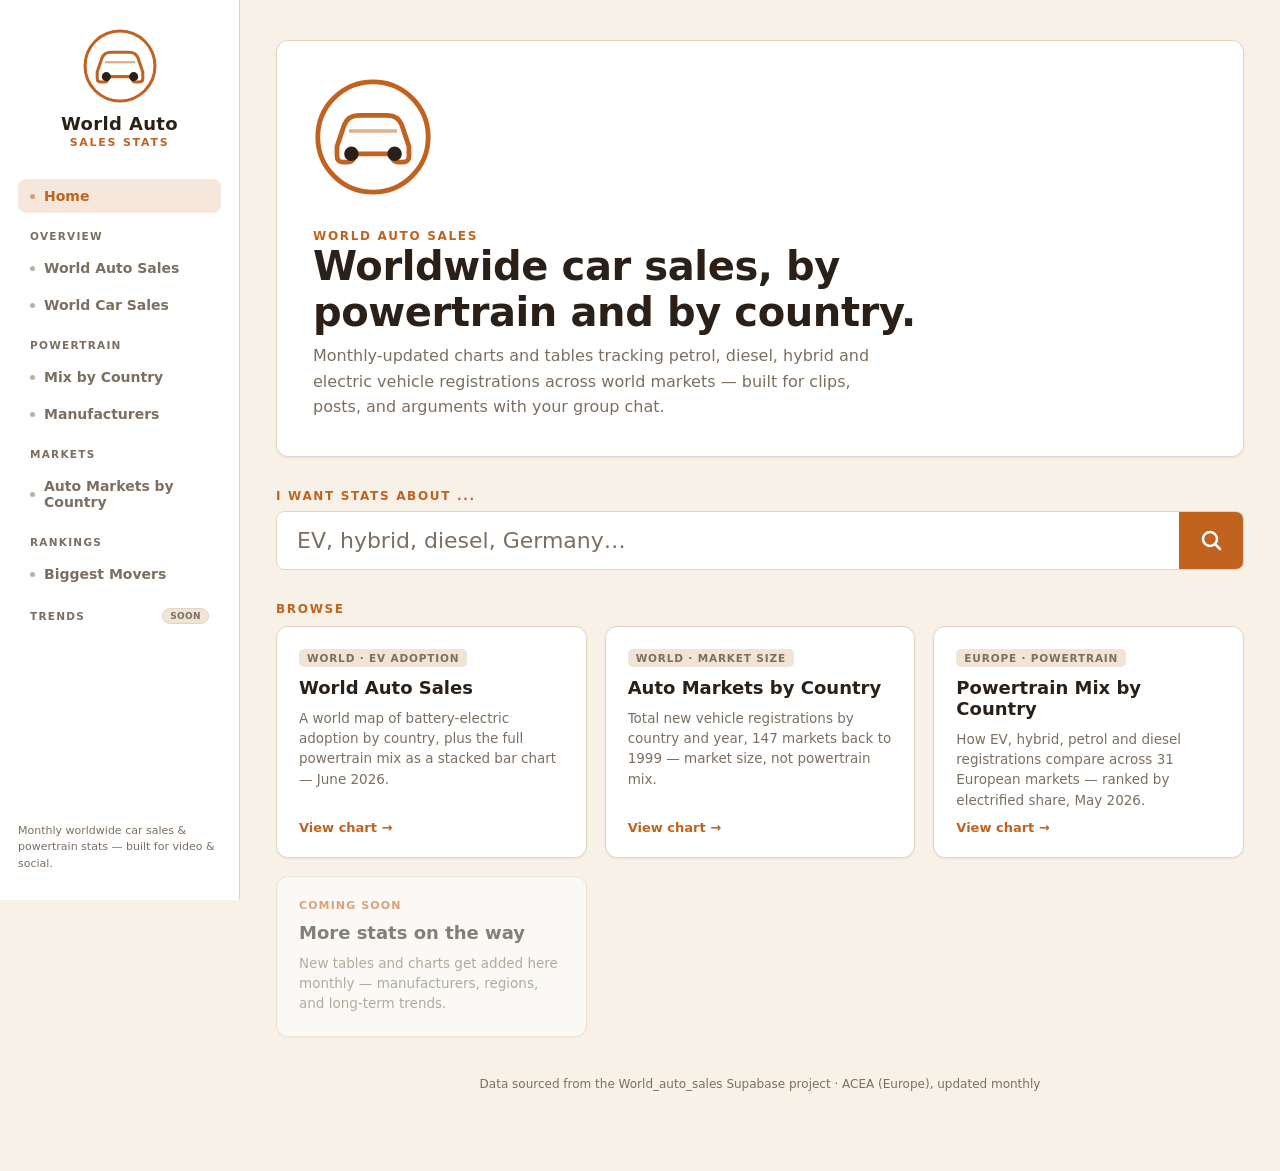
==== commit aa048aa0: "Move Manufacturers nav link under Mix by Country, drop its own sidebar section Sidebar nav order is " ====
--- a/index.html
+++ b/index.html
@@ -34,15 +34,13 @@
 
       <div class="nav-heading">Powertrain</div>
       <a href="powertrain-mix-by-country.html"><span class="dot"></span>Mix by Country</a>
+      <a href="manufacturers.html"><span class="dot"></span>Manufacturers</a>
 
       <div class="nav-heading">Markets</div>
       <a href="auto-markets-by-country.html"><span class="dot"></span>Auto Markets by Country</a>
 
       <div class="nav-heading">Rankings</div>
       <a href="biggest-movers.html"><span class="dot"></span>Biggest Movers</a>
-
-      <div class="nav-heading">Manufacturers</div>
-      <a href="manufacturers.html"><span class="dot"></span>Manufacturers</a>
 
       <div class="nav-heading">Trends<span class="soon-pill">Soon</span></div>
     </nav>
--- a/assets/styles.css
+++ b/assets/styles.css
@@ -17,11 +17,16 @@
   --dq-tooltip-b:#ffd60a;
   --dq-tooltip-c:#ff9d4d;
   --dq-tooltip-d:#ff6259;
+  /* MoM change line in the map tooltip: bright in light mode (dark tooltip), deeper in dark mode (light tooltip) */
+  --tip-up:#4ade80;
+  --tip-down:#ff6b61;
+  --tip-flat:#ffd60a;
   /* map fill for a country we've actively researched and graded (has a country_data_coverage
-     entry) but that has no fuel-type split in any period -- a true neutral gray, distinct from
-     both --surface-alt (used for "never looked at this country" map fill) and the pale-green
-     end of the BEV colorScale, so the two "no color" states read as genuinely different */
-  --map-no-motorisation:#b6ada1;
+     entry) but that has no fuel-type split in any period -- light purple, a deliberate signal
+     that real sales/total data exists for this country even though the fuel-type split doesn't,
+     distinct from both --surface-alt (used for "never looked at this country" map fill) and the
+     pale-green end of the BEV colorScale, so the three "no color" states read as genuinely different */
+  --map-no-motorisation:#c9b8e8;
   /* map fill for "never researched" countries -- its own token rather than reusing
      --surface-alt, because --surface-alt is near-black in dark mode and made this tier
      unreadable (blending into the map's dark background); darker tan in light mode so
@@ -42,7 +47,10 @@
     --dq-tooltip-b:#8a6a00;
     --dq-tooltip-c:#8a4300;
     --dq-tooltip-d:#8a1f16;
-    --map-no-motorisation:#5c554b;
+    --tip-up:#15803d;
+    --tip-down:#b91c1c;
+    --tip-flat:#a16207;
+    --map-no-motorisation:#5a4a7a;
     --map-not-researched:#ffffff;
   }
 }
@@ -59,8 +67,11 @@
   --dq-tooltip-b:#8a6a00;
   --dq-tooltip-c:#8a4300;
   --dq-tooltip-d:#8a1f16;
+  --tip-up:#15803d;
+  --tip-down:#b91c1c;
+  --tip-flat:#a16207;
   --map-not-researched:#ffffff;
-  --map-no-motorisation:#5c554b;
+  --map-no-motorisation:#5a4a7a;
 }
 
 *{ box-sizing:border-box; }
@@ -533,6 +544,9 @@
 .tooltip .dq-tooltip-line.dq-B{ color:var(--dq-tooltip-b); }
 .tooltip .dq-tooltip-line.dq-C{ color:var(--dq-tooltip-c); }
 .tooltip .dq-tooltip-line.dq-D{ color:var(--dq-tooltip-d); }
+.tooltip .mom-up{ color:var(--tip-up); font-weight:700; }
+.tooltip .mom-down{ color:var(--tip-down); font-weight:700; }
+.tooltip .mom-flat{ color:var(--tip-flat); font-weight:700; }
 .dq-AA, .dq-A{ color:#1a7a3c; border:1px solid #1a7a3c; background:rgba(26,122,60,.08); }
 .dq-B{ color:#9a7a00; border:1px solid #9a7a00; background:rgba(154,122,0,.1); }
 .dq-C{ color:#b85c00; border:1px solid #b85c00; background:rgba(184,92,0,.1); }
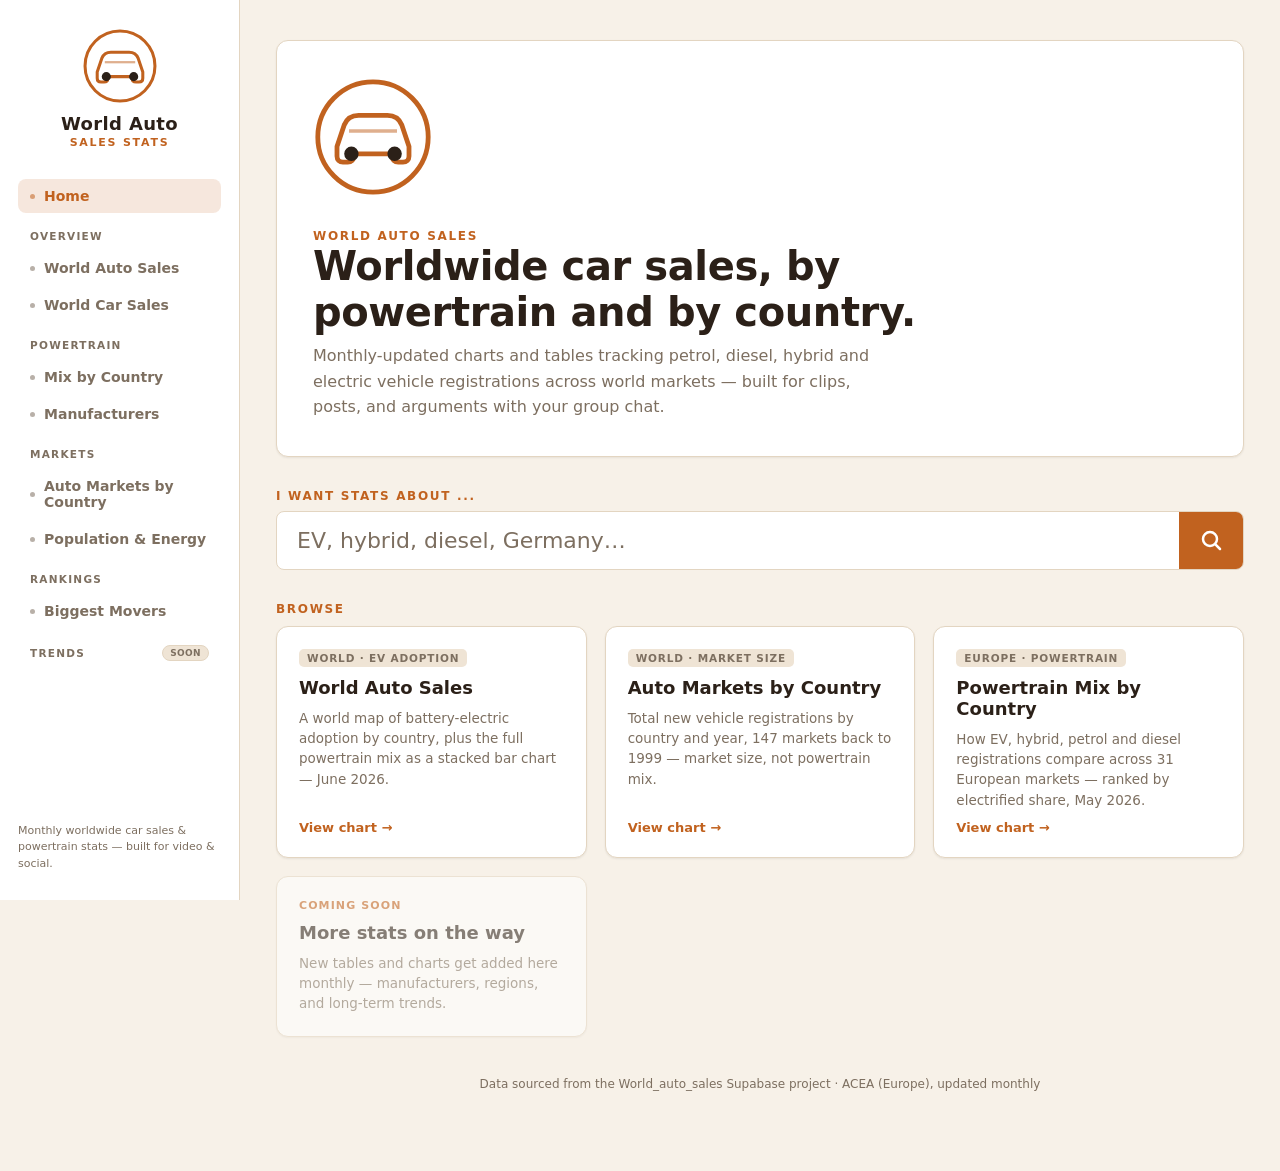
==== commit 6c229bbd: "New Population & Energy page: sales/fleet/oil-consumption per capita by country New dedicated page (" ====
--- a/index.html
+++ b/index.html
@@ -38,6 +38,7 @@
 
       <div class="nav-heading">Markets</div>
       <a href="auto-markets-by-country.html"><span class="dot"></span>Auto Markets by Country</a>
+      <a href="population-energy.html"><span class="dot"></span>Population &amp; Energy</a>
 
       <div class="nav-heading">Rankings</div>
       <a href="biggest-movers.html"><span class="dot"></span>Biggest Movers</a>
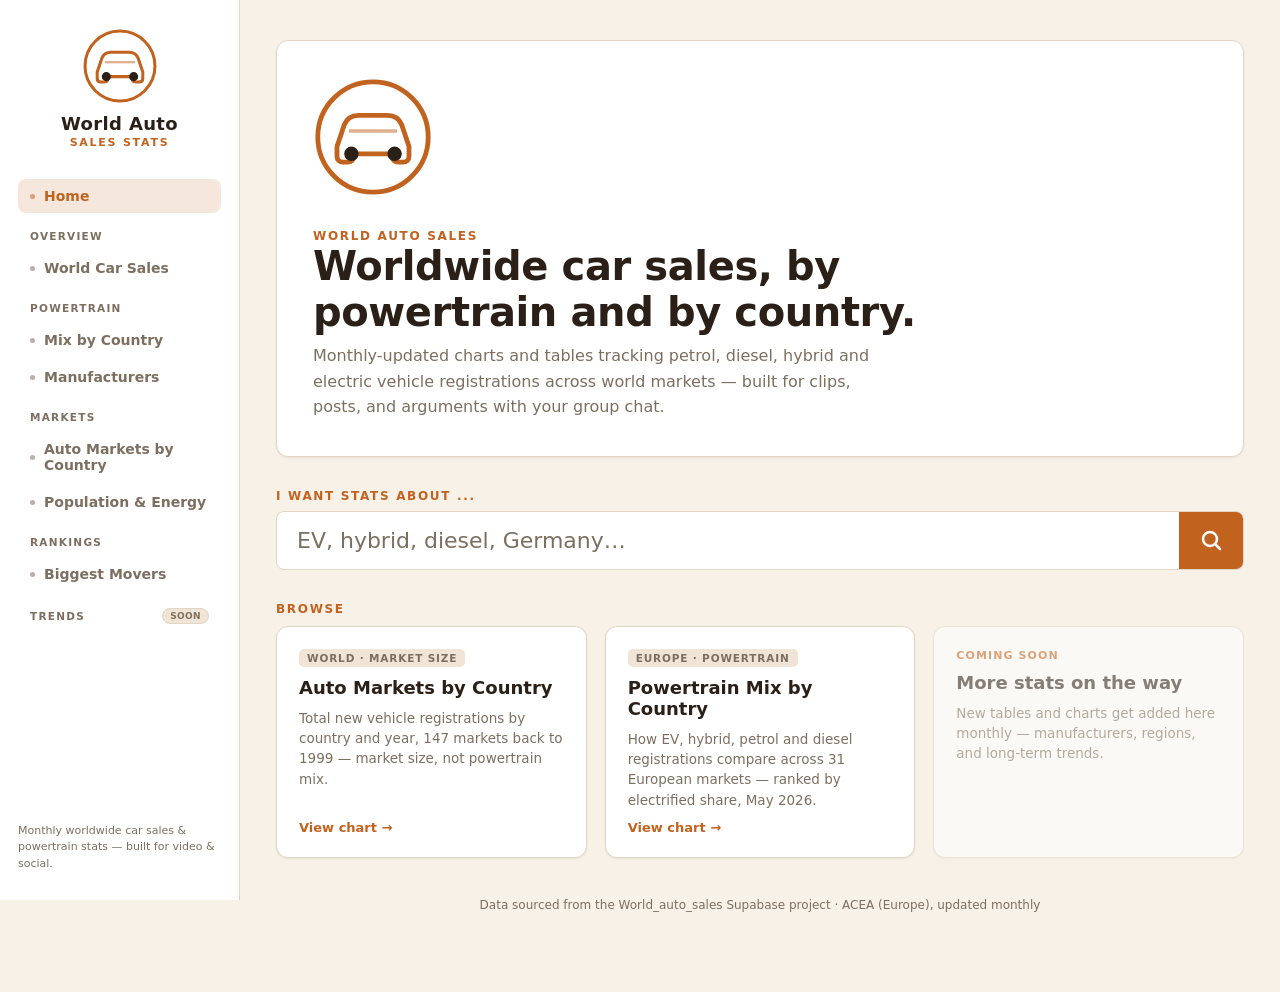
==== commit d1980788: "Retire World Auto Sales page; Motorisation Trends moved to the end of World Car Sales Co-Authored-By" ====
--- a/index.html
+++ b/index.html
@@ -29,7 +29,6 @@
       <a href="index.html" aria-current="page"><span class="dot"></span>Home</a>
 
       <div class="nav-heading">Overview</div>
-      <a href="world-auto-sales.html"><span class="dot"></span>World Auto Sales</a>
       <a href="world-car-sales.html"><span class="dot"></span>World Car Sales</a>
 
       <div class="nav-heading">Powertrain</div>
--- a/assets/styles.css
+++ b/assets/styles.css
@@ -1603,6 +1603,7 @@
 .map-svg .country.has-data, .map-svg .country.has-trend{ cursor:pointer; }
 .map-svg .country.has-data:hover, .map-svg .country.has-trend:hover{ stroke:var(--text); stroke-width:1.2; }
 .map-svg .country.researched-no-data:hover{ stroke:var(--text); stroke-width:1; }
+.map-svg .country.researched-no-data.has-brands{ cursor:pointer; }
 .map-svg .country.dom-tom{ stroke:var(--text); stroke-width:0.75; stroke-opacity:.55; }
 .map-svg .country.dom-tom.selected{ stroke-opacity:1; }
 
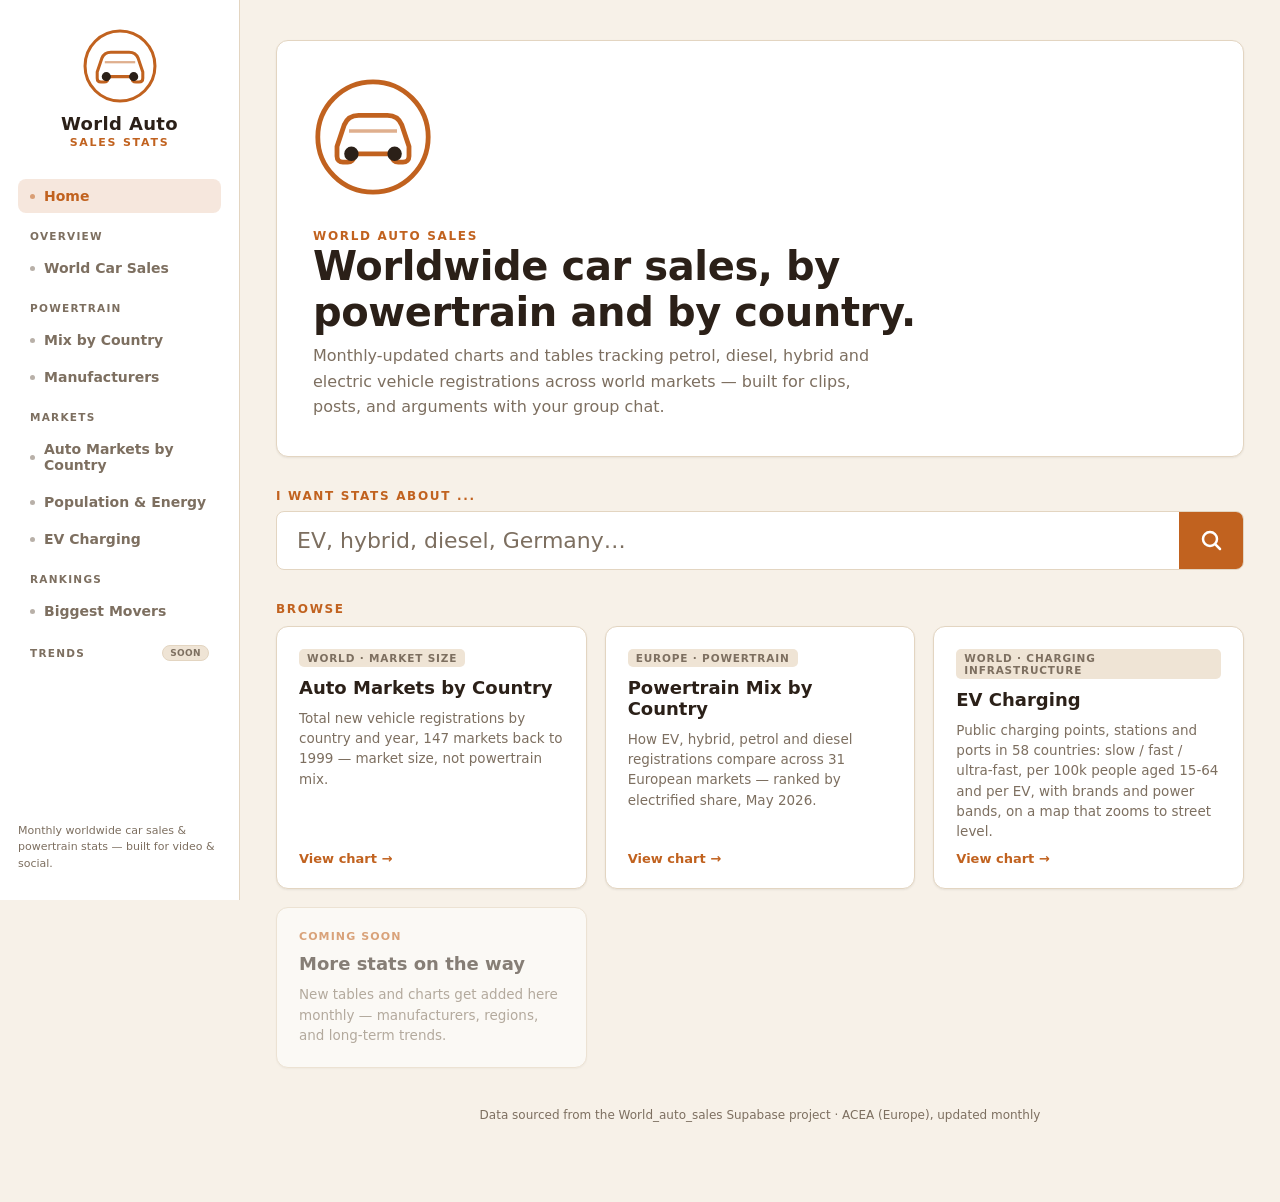
==== commit 304012cb: "EV Charging page: 1:10m zoomable map, IEA points by speed, per-15-64 and per-EV ratios, OCM brand an" ====
--- a/index.html
+++ b/index.html
@@ -38,6 +38,7 @@
       <div class="nav-heading">Markets</div>
       <a href="auto-markets-by-country.html"><span class="dot"></span>Auto Markets by Country</a>
       <a href="population-energy.html"><span class="dot"></span>Population &amp; Energy</a>
+      <a href="charging-stations.html"><span class="dot"></span>EV Charging</a>
 
       <div class="nav-heading">Rankings</div>
       <a href="biggest-movers.html"><span class="dot"></span>Biggest Movers</a>
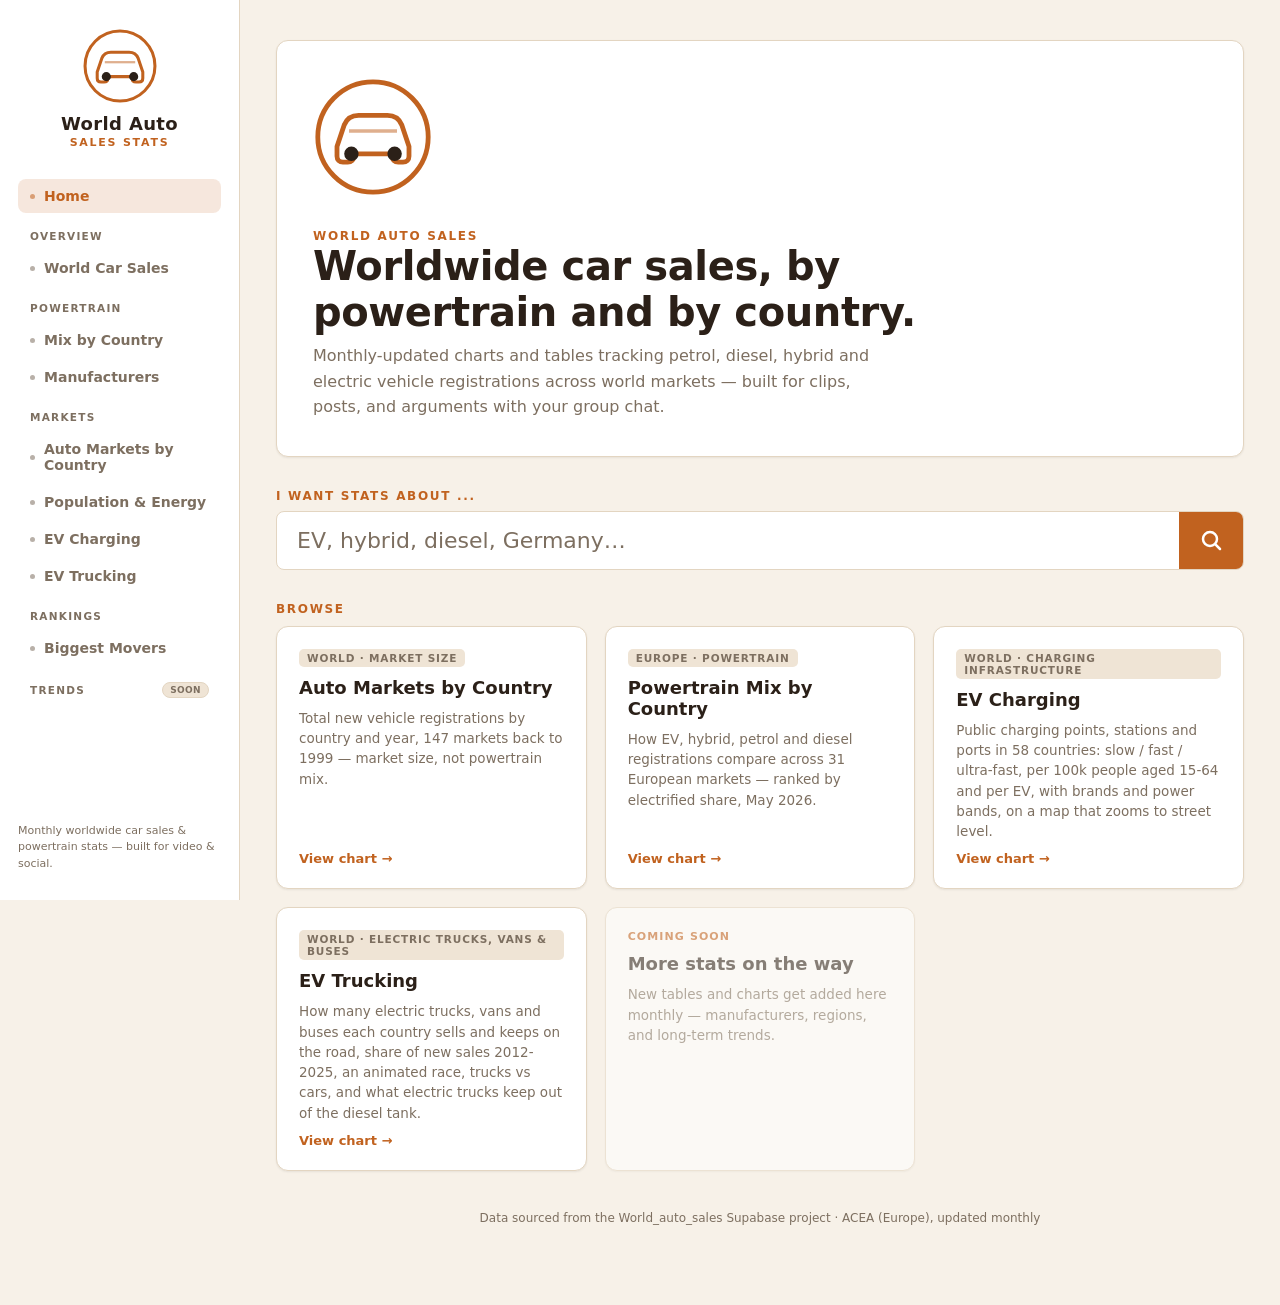
==== commit cf15c17b: "New page: EV Trucking (IEA electric trucks, vans, buses: map, race, takeoff, trucks vs cars, oil dis" ====
--- a/index.html
+++ b/index.html
@@ -39,6 +39,7 @@
       <a href="auto-markets-by-country.html"><span class="dot"></span>Auto Markets by Country</a>
       <a href="population-energy.html"><span class="dot"></span>Population &amp; Energy</a>
       <a href="charging-stations.html"><span class="dot"></span>EV Charging</a>
+      <a href="ev-trucking.html"><span class="dot"></span>EV Trucking</a>
 
       <div class="nav-heading">Rankings</div>
       <a href="biggest-movers.html"><span class="dot"></span>Biggest Movers</a>
--- a/assets/styles.css
+++ b/assets/styles.css
@@ -27,6 +27,10 @@
      distinct from both --surface-alt (used for "never looked at this country" map fill) and the
      pale-green end of the BEV colorScale, so the three "no color" states read as genuinely different */
   --map-no-motorisation:#c9b8e8;
+  /* map fill for a country that DOES have a fuel-type split, but not for the period selected
+     (e.g. annual-only Morocco while a 2026 month is picked) -- soft blue, so it reads apart from
+     purple (no split in any period), tan (never researched) and the green BEV scale */
+  --map-no-period:#a9c7d9;
   /* map fill for "never researched" countries -- its own token rather than reusing
      --surface-alt, because --surface-alt is near-black in dark mode and made this tier
      unreadable (blending into the map's dark background); darker tan in light mode so
@@ -51,6 +55,7 @@
     --tip-down:#b91c1c;
     --tip-flat:#a16207;
     --map-no-motorisation:#5a4a7a;
+    --map-no-period:#3e5d73;
     --map-not-researched:#ffffff;
   }
 }
@@ -72,6 +77,7 @@
   --tip-flat:#a16207;
   --map-not-researched:#ffffff;
   --map-no-motorisation:#5a4a7a;
+  --map-no-period:#3e5d73;
 }
 
 *{ box-sizing:border-box; }
@@ -1600,6 +1606,7 @@
 .map-svg .country{ stroke:var(--surface); stroke-width:0.5; }
 .map-svg .country.no-data{ fill:var(--map-not-researched); }
 .map-svg .country.researched-no-data{ fill:var(--map-no-motorisation); cursor:help; }
+.map-svg .country.no-period-data{ fill:var(--map-no-period); }
 .map-svg .country.has-data, .map-svg .country.has-trend{ cursor:pointer; }
 .map-svg .country.has-data:hover, .map-svg .country.has-trend:hover{ stroke:var(--text); stroke-width:1.2; }
 .map-svg .country.researched-no-data:hover{ stroke:var(--text); stroke-width:1; }
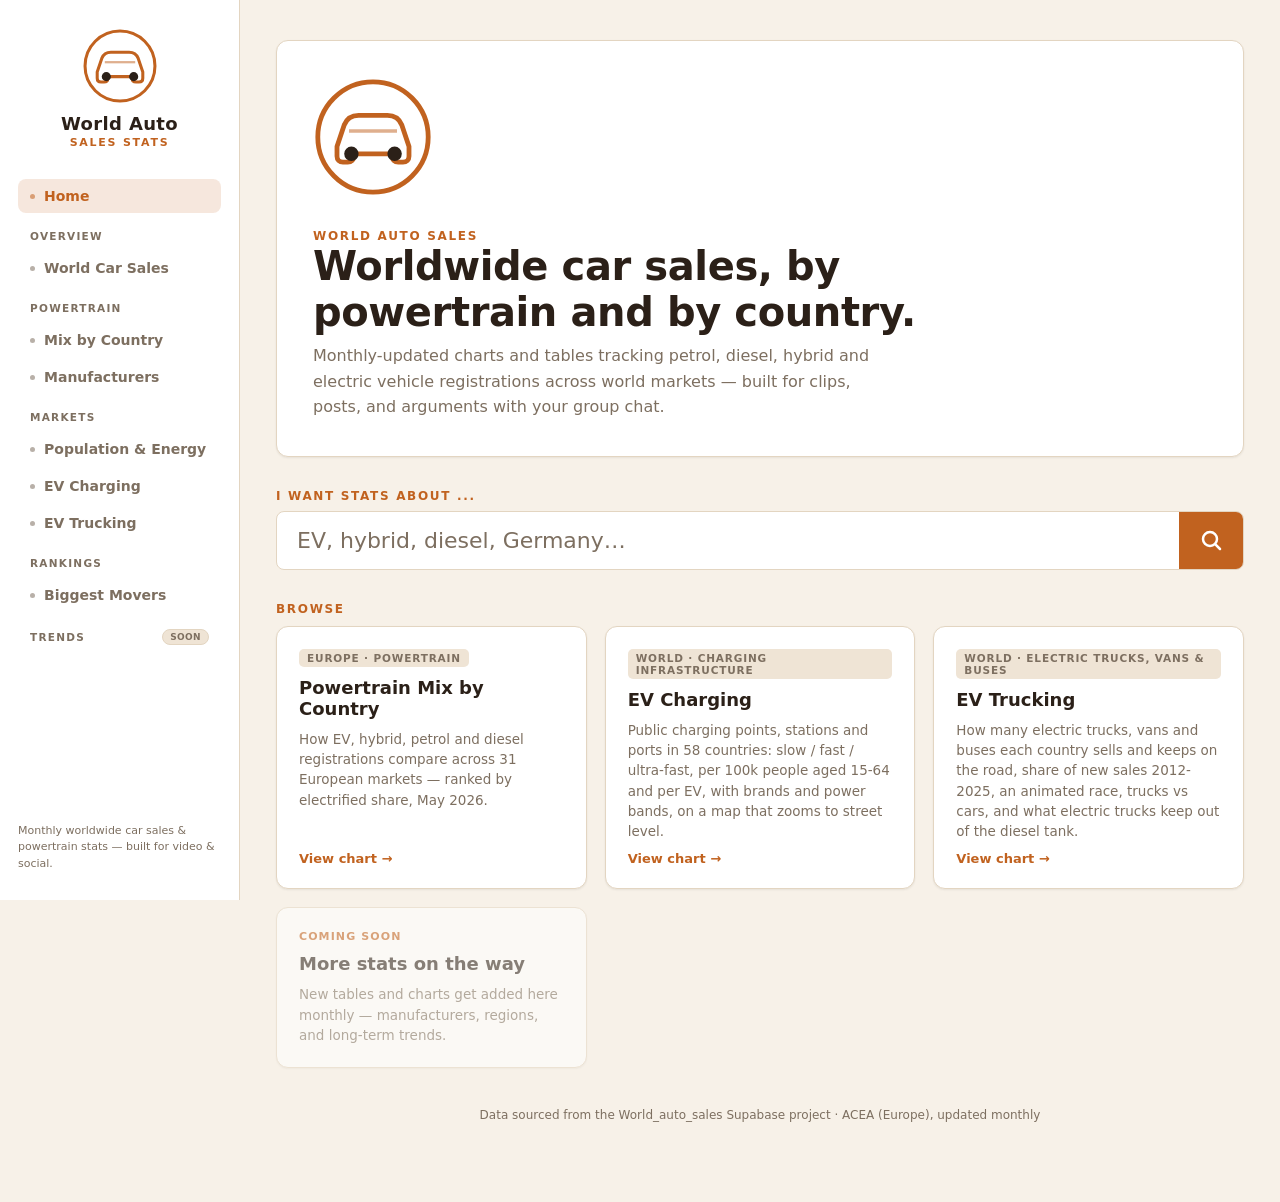
==== commit 9e8e993c: "Retire the Auto Markets by Country page, keep its data; Mix momentum rows = 5 cards in one row - ass" ====
--- a/index.html
+++ b/index.html
@@ -36,7 +36,6 @@
       <a href="manufacturers.html"><span class="dot"></span>Manufacturers</a>
 
       <div class="nav-heading">Markets</div>
-      <a href="auto-markets-by-country.html"><span class="dot"></span>Auto Markets by Country</a>
       <a href="population-energy.html"><span class="dot"></span>Population &amp; Energy</a>
       <a href="charging-stations.html"><span class="dot"></span>EV Charging</a>
       <a href="ev-trucking.html"><span class="dot"></span>EV Trucking</a>
--- a/assets/styles.css
+++ b/assets/styles.css
@@ -362,6 +362,7 @@
   margin-left:0;
   margin-top:3px;
 }
+.stat .stat-sub{ font-size:12.5px; font-weight:700; color:var(--text-muted); margin-top:3px; cursor:help; }
 .stat .value small.stat-yoy{
   display:block;
   margin-left:0;
@@ -496,6 +497,11 @@
   display:grid;
   grid-template-columns: repeat(auto-fill, minmax(150px, 1fr));
   gap:10px;
+}
+/* exactly five cards in ONE row (Mix by Country momentum sections); on a narrow screen it falls back to wrapping */
+.momentum-grid.five-up{ grid-template-columns: repeat(5, minmax(0, 1fr)); }
+@media (max-width: 760px){
+  .momentum-grid.five-up{ grid-template-columns: repeat(auto-fill, minmax(150px, 1fr)); }
 }
 .momentum-card{
   background:var(--surface-alt);
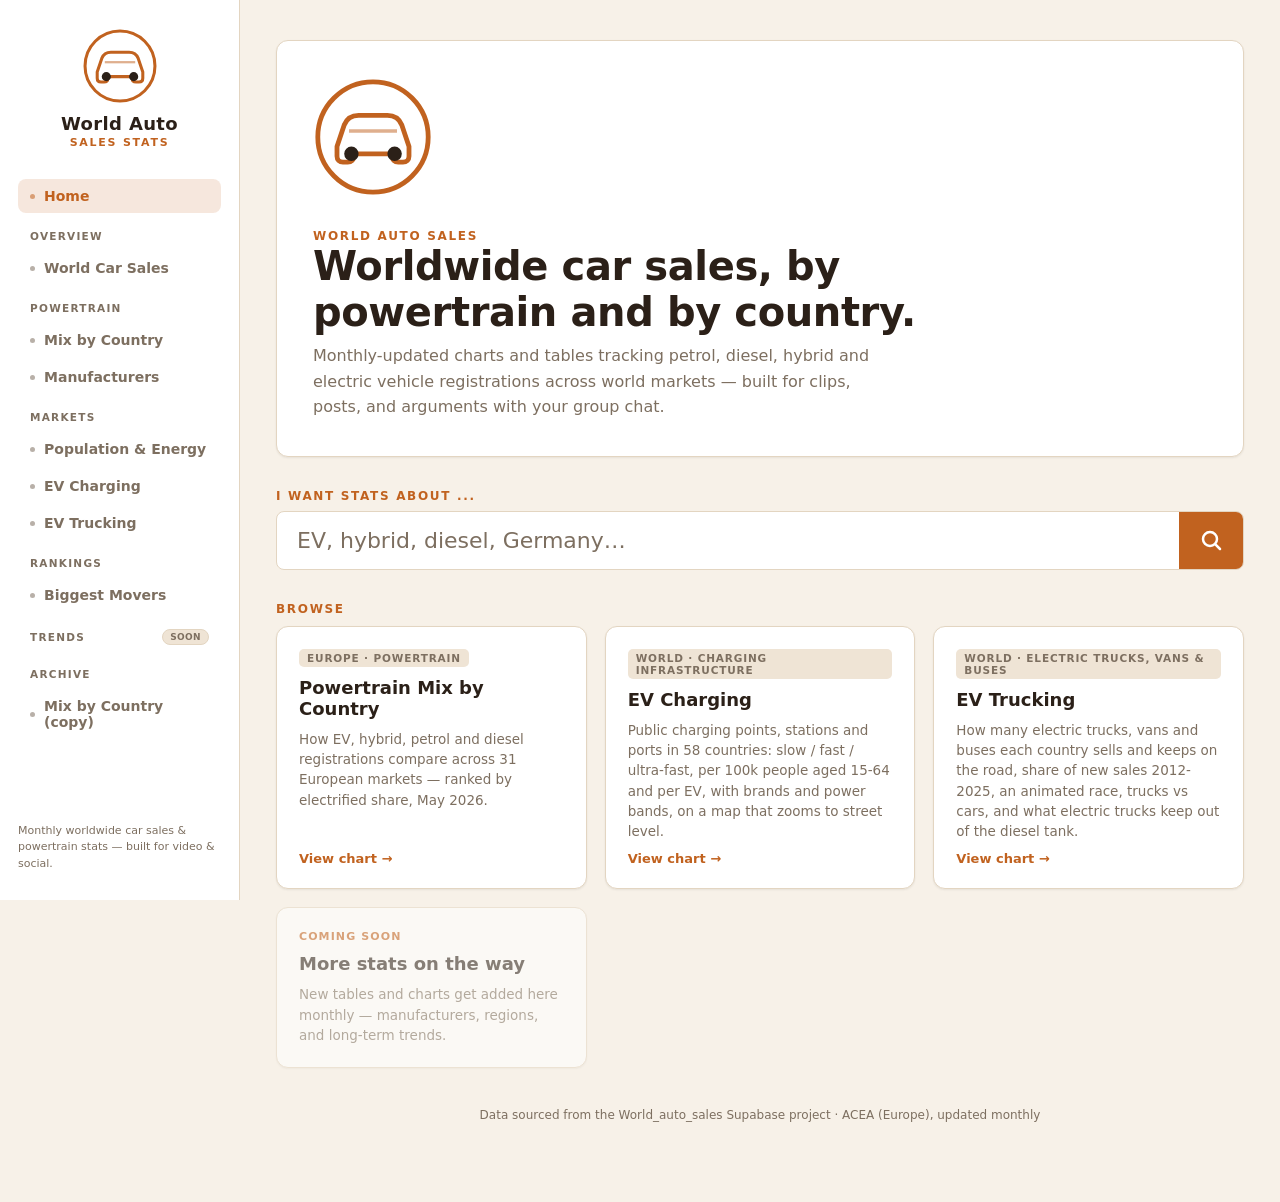
==== commit 618168c8: "Mix by Country: country names are filter selectors, click a powertrain to sort by its units, numbers" ====
--- a/index.html
+++ b/index.html
@@ -44,6 +44,9 @@
       <a href="biggest-movers.html"><span class="dot"></span>Biggest Movers</a>
 
       <div class="nav-heading">Trends<span class="soon-pill">Soon</span></div>
+
+      <div class="nav-heading">Archive</div>
+      <a href="powertrain-mix-by-country-copy.html"><span class="dot"></span>Mix by Country (copy)</a>
     </nav>
 
     <div class="sidebar-footer">
--- a/assets/styles.css
+++ b/assets/styles.css
@@ -498,6 +498,26 @@
   grid-template-columns: repeat(auto-fill, minmax(150px, 1fr));
   gap:10px;
 }
+/* country names that act as a filter selector (Mix by Country) */
+.country-click{ cursor:pointer; }
+.country-click:hover{ color:var(--accent); text-decoration:underline; }
+
+/* ---------- timeline play bar (Electrified Share by Country): round play button, big period label, scrubber ---------- */
+.elec-timeline{ display:flex; align-items:center; gap:14px; flex-wrap:wrap; margin:6px 0 12px; padding:8px 12px; border:1px solid var(--border); border-radius:12px; background:var(--surface-alt); }
+.elec-play{
+  appearance:none; border:none; cursor:pointer; flex:none; width:40px; height:40px; border-radius:50%;
+  font-size:15px; font-weight:900; color:#fff; line-height:1;
+  background:linear-gradient(135deg, var(--accent), var(--accent-strong));
+  box-shadow:0 5px 14px color-mix(in srgb, var(--accent) 38%, transparent);
+  transition:transform .12s ease, filter .12s ease;
+}
+.elec-play:hover{ filter:brightness(1.08); transform:scale(1.05); }
+.elec-tl-label{ font-size:24px; font-weight:800; letter-spacing:-.02em; min-width:150px; font-variant-numeric:tabular-nums; color:var(--text); }
+.elec-tl-label small{ display:block; font-size:10px; letter-spacing:.1em; text-transform:uppercase; color:var(--accent); font-weight:800; margin-top:-3px; }
+.elec-timeline input[type=range]{ flex:1; min-width:180px; accent-color:var(--accent); height:6px; cursor:pointer; }
+/* the bars slide to their new rank while the timeline plays */
+#rank-rows .rank-row{ will-change:transform; }
+
 /* exactly five cards in ONE row (Mix by Country momentum sections); on a narrow screen it falls back to wrapping */
 .momentum-grid.five-up{ grid-template-columns: repeat(5, minmax(0, 1fr)); }
 @media (max-width: 760px){
@@ -745,6 +765,12 @@
   font-size:11px;
   font-weight:700;
   white-space:nowrap;
+}
+/* the number of a bar that is too short to hold it, written just to the right of the bar's end (inside the empty part of the track) */
+.rank-row .bar-out-label{
+  position:absolute; top:50%; transform:translateY(-50%);
+  font-variant-numeric: tabular-nums; font-size:11px; font-weight:700; color:var(--text);
+  white-space:nowrap; pointer-events:none;
 }
 .rank-row .pct-label{
   width:52px; flex-shrink:0;
